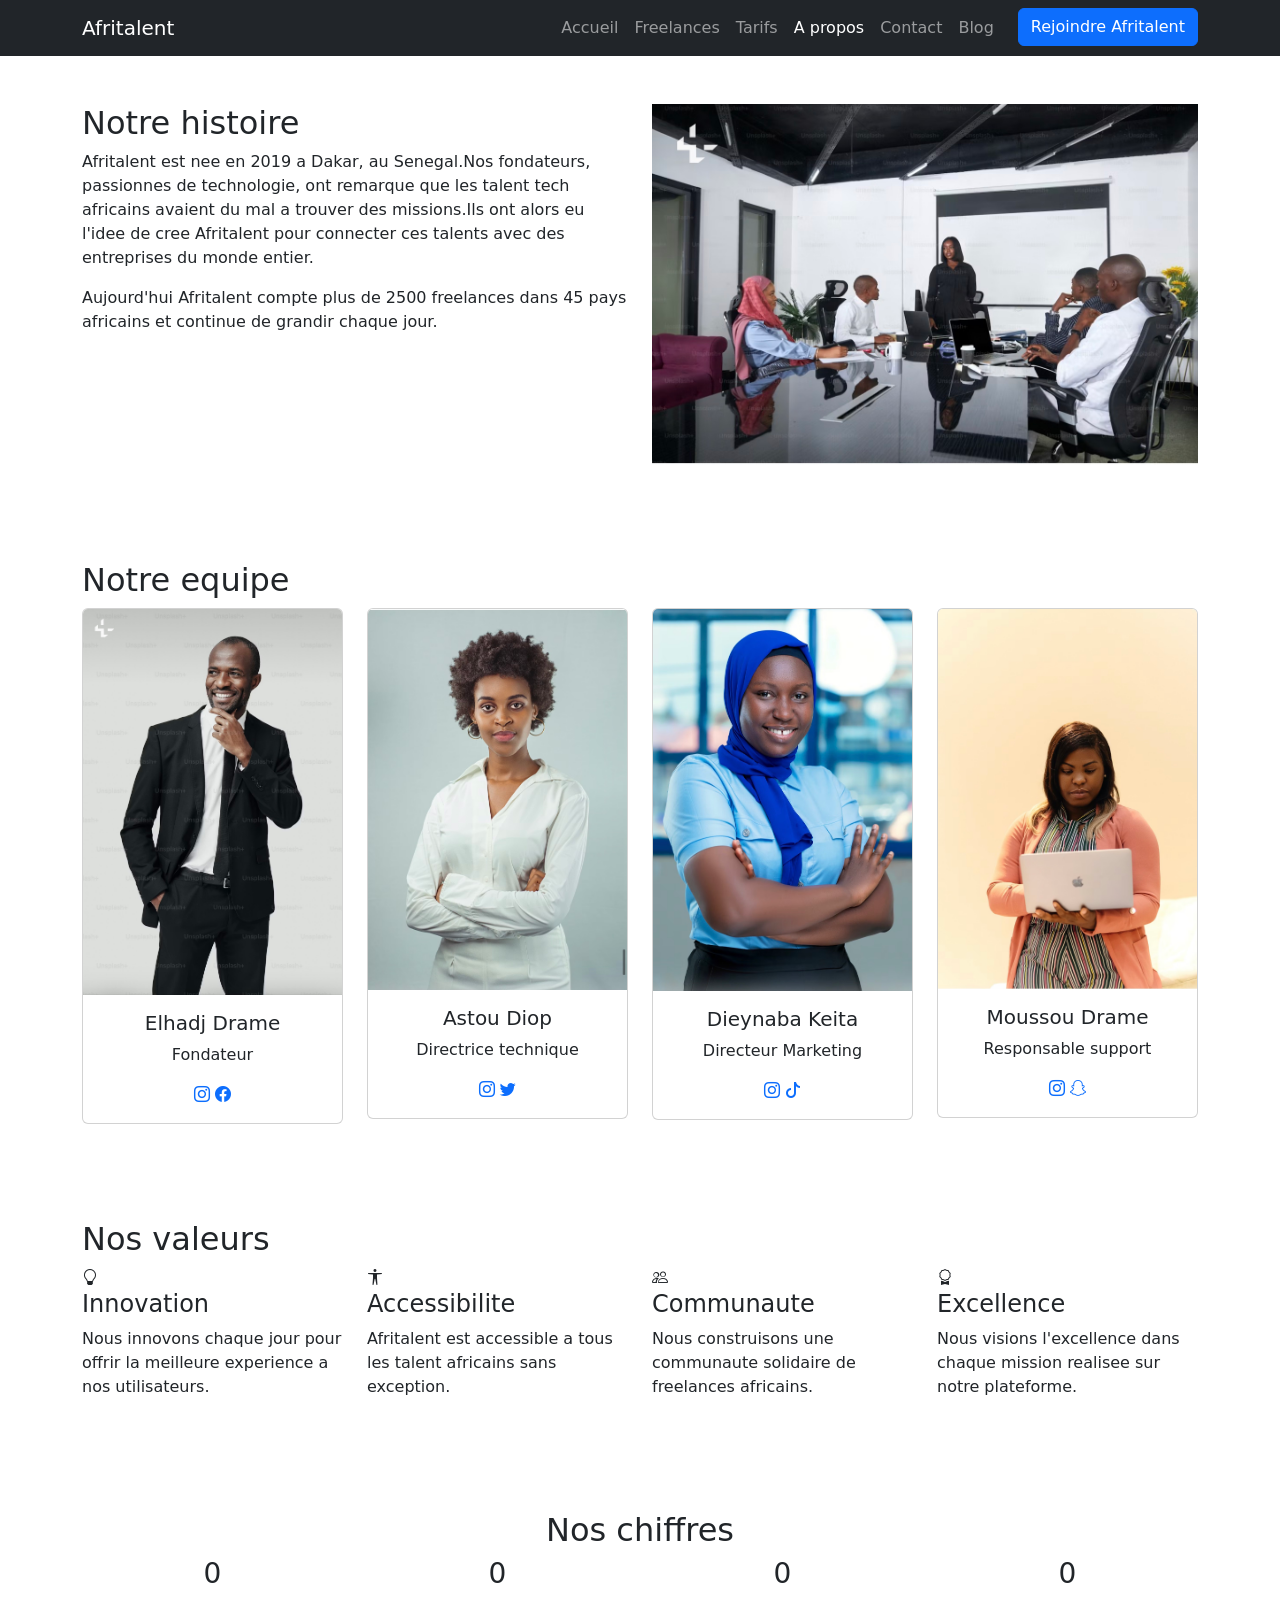
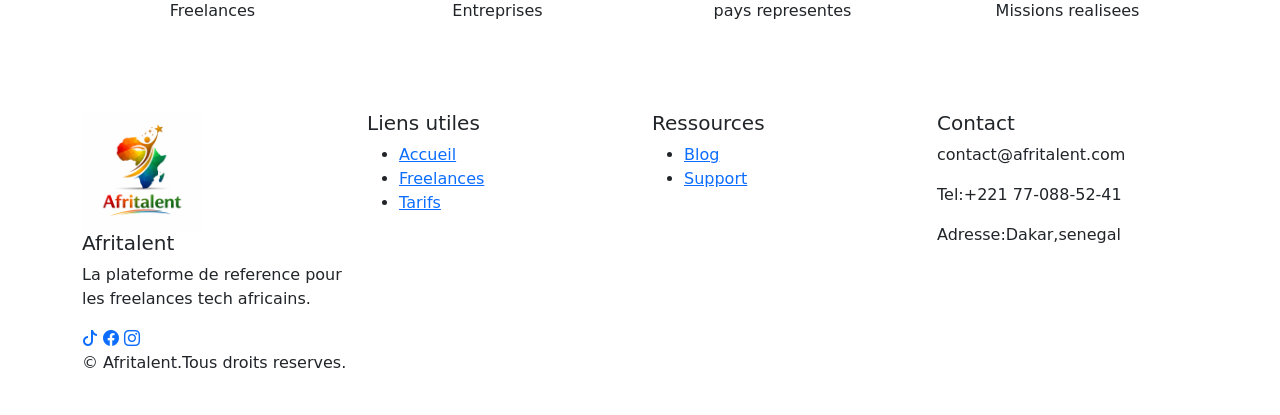
==== about.html @ 5cb045dc "HTML : structure complete des 5 pages avec sections et contenu texte" ====
<!DOCTYPE html>
<html lang="fr">
<head>
    <meta charset="UTF-8">
    <meta name="viewport" content="width=device-width, initial-scale=1.0">
    <title>Afritalent-A propos</title>
    <link rel="stylesheet" href="https://cdn.jsdelivr.net/npm/bootstrap@5.3.0/dist/css/bootstrap.min.css">
    <link rel="stylesheet" href="https://cdn.jsdelivr.net/npm/bootstrap-icons@1.11.3/font/bootstrap-icons.css">
    <link rel="stylesheet" href="css/style.css">
</head>
<body>
    <header>
        <nav class="navbar navbar-expand-lg navbar-dark bg-dark">
            <div class="container">
                <a class="navbar-brand" href="index.html">Afritalent</a>
                <button class="navbar-toggler" type="button"
                    data-bs-toggle="collapse"
                    data-bs-target="#navMenu"
                    aria-label="toggle navigation">
                    <span class="navbar-toggler-icon"></span>
                </button>
                <div class="collapse navbar-collapse" id="navMenu">
                    <ul class="navbar-nav ms-auto">
                        <li class="nav-item"><a class="nav-link " href="index.html">Accueil</a></li>
                        <li class="nav-item"><a class="nav-link" href="freelances.html">Freelances</a></li>
                        <li class="nav-item"><a class="nav-link" href="tarifs.html">Tarifs</a></li>
                        <li class="nav-item"><a class="nav-link active" href="about.html">A propos</a></li>
                        <li class="nav-item"><a class="nav-link" href="contact.html">Contact</a></li>
                        <li class="nav-item"><a class="nav-link" href="#">Blog</a></li>
                        <li class="nav-item"><a class="btn btn-primary ms-3" href="#">Rejoindre Afritalent</a></li>
                    </ul>
                </div>
            </div>
        </nav>
        <main>
            <section id="histoire">
                <div class="container py-5">
                    <div class="row">
                        <div class="col-md-6">
                            <h2>Notre histoire</h2>
                            <p>Afritalent est nee en 2019 a Dakar, au Senegal.Nos fondateurs, passionnes de technologie, ont remarque que les talent tech africains avaient du mal a trouver des missions.Ils ont alors eu l'idee de cree Afritalent pour connecter ces talents avec des entreprises du monde entier.</p>
                            <p>Aujourd'hui Afritalent compte plus de 2500 freelances dans 45 pays africains et continue de grandir chaque jour.</p>
                        </div>
                        <div class="col-md-6">
                            <img src="images/IMG_7586.jpeg" alt="histoire Afritalent" class="img-fluid">
                        </div>
                    </div>
                </div>
            </section>
            <section id="equipe">
                <div class="container py-5">
                    <h2>Notre equipe</h2>
                    <div class="row">
                        <div class="col-md-3">
                            <div class="card">
                                <img src="images/IMG_7590.jpeg" class="card-img-top" alt="Elhadj Drame">
                                <div class="card-body text-center">
                                    <h5>Elhadj Drame</h5>
                                    <p>Fondateur</p>
                                    <a href="#"><i class="bi bi-instagram"></i></a>
                                    <a href="#"><i class="bi bi-facebook"></i></a>
                                </div>
                            </div>
                        </div>
                        <div class="col-md-3">
                            <div class="card">
                                <img src="images/IMG_7584.jpeg" class="card-img-top" alt="Astou Diop">
                                <div class="card-body text-center">
                                    <h5>Astou Diop</h5>
                                    <p>Directrice technique</p>
                                    <a href="#"><i class="bi bi-instagram"></i></a>
                                    <a href="#"><i class="bi bi-twitter"></i></a>

                                </div>
                            </div>
                        </div>
                        <div class="col-md-3">
                            <div class="card">
                                <img src="images/IMG_7701.jpeg" class="card-img-top" alt="Dieynaba Keita">
                                <div class="card-body text-center">
                                    <h5>Dieynaba Keita</h5>
                                    <p>Directeur Marketing</p>
                                    <a href="#"><i class="bi bi-instagram"></i></a>
                                     <a href="#"><i class="bi bi-tiktok"></i></a>
                                    

                                </div>
                            </div>
                        </div>
                       <div class="col-md-3">
                            <div class="card">
                                <img src="images/IMG_7593.jpeg" class="card-img-top" alt="Moussou Drame">
                                <div class="card-body text-center">
                                    <h5>Moussou Drame</h5>
                                    <p>Responsable support</p>
                                    <a href="#"><i class="bi bi-instagram"></i></a>
                                    <a href="#"><i class="bi bi-snapchat"></i></a>

                                </div>
                            </div>
                        </div>
                    </div>
                </div>
            </section>
            <section id="valeurs">
                <div class="container py-5">
                    <h2>Nos valeurs</h2>
                    <div class="row">
                        <div class="col-md-3">
                            <i class="bi bi-lightbulb"></i>
                            <h4>Innovation</h4>
                            <p>Nous innovons chaque jour pour offrir la meilleure experience a nos utilisateurs.</p>
                        </div>
                        <div class="col-md-3">
                            <i class="bi bi-universal-access"></i>
                            <h4>Accessibilite</h4>
                            <p>Afritalent est accessible a tous les talent africains sans exception.</p>
                        </div>
                        <div class="col-md-3">
                            <i class="bi bi-people"></i>
                            <h4>Communaute</h4>
                            <p>Nous construisons une communaute solidaire de freelances africains.</p>
                        </div>
                        <div class="col-md-3">
                            <i class="bi bi-award"></i>
                            <h4>Excellence</h4>
                            <p>Nous visions l'excellence dans chaque mission realisee sur notre plateforme.</p>
                        </div>
                    </div>
                </div>
            </section>
            <section id="chiffres">
                <div class="container py-5 text-center">
                    <h2>Nos chiffres</h2>
                    <div class="row">
                        <div class="col-md-3">
                            <h3 class="counter" data-target="3000">0</h3>
                            <p>Freelances</p>
                        </div>
                        <div class="col-md-3">
                            <h3 class="counter" data-target="500">0</h3>
                            <p>Entreprises</p>
                        </div>
                        <div class="col-md-3">
                            <h3 class="counter" data-target="50">0</h3>
                            <p>pays representes</p>
                        </div>
                        <div class="col-md-3">
                            <h3 class="counter" data-target="15000">0</h3>
                            <p>Missions realisees</p>
                        </div>
                    </div>
                </div>
            </section>
            
        </main>
        <footer>
            <div class="container py-4">
                <div class="row">
                    <div class="col-md-3">
                        <img src="images/DC664157-3EB7-4E74-A8DB-6AE48C035BEC.png" alt="logo Afritalent" width="120">
                        <h5>Afritalent</h5>
                        <p>La plateforme de reference pour les freelances tech africains.</p>
                        <a href="#"><i class="bi bi-tiktok"></i></a>
                        <a href="#"><i class="bi bi-facebook"></i></a>
                        <a href="#"><i class="bi bi-instagram"></i></a>
                    
                    </div>
                    <div class="col-md-3">
                        <h5>Liens utiles</h5>
                        <ul>
                            <li><a href="index.html">Accueil</a></li>
                            <li><a href="freelances.html">Freelances</a></li>
                            <li><a href="tarifs.html">Tarifs</a></li>
                        </ul>
                    </div>
                    <div class="col-md-3">
                        <h5>Ressources</h5>
                        <ul>
                            <li><a href="#">Blog</a></li>
                            <li><a href="#">Support</a></li>
                        </ul>
                    </div>
                    <div class="col-md-3">
                        <h5>Contact</h5>
                        <p>contact@afritalent.com</p>
                        <p>Tel:+221 77-088-52-41</p>
                        <p>Adresse:Dakar,senegal</p>
                        </div>
                </div>
            <p>&copy; <span id="annee"></span>
            Afritalent.Tous droits reserves.</p>
        </div>
                
    </footer>
    <script src="https://cdn.jsdelivr.net/npm/bootstrap@5.3.0/dist/js/bootstrap.bundle.min.js"></script>
    <script src="js/main.js"></script>
</body>
</html>
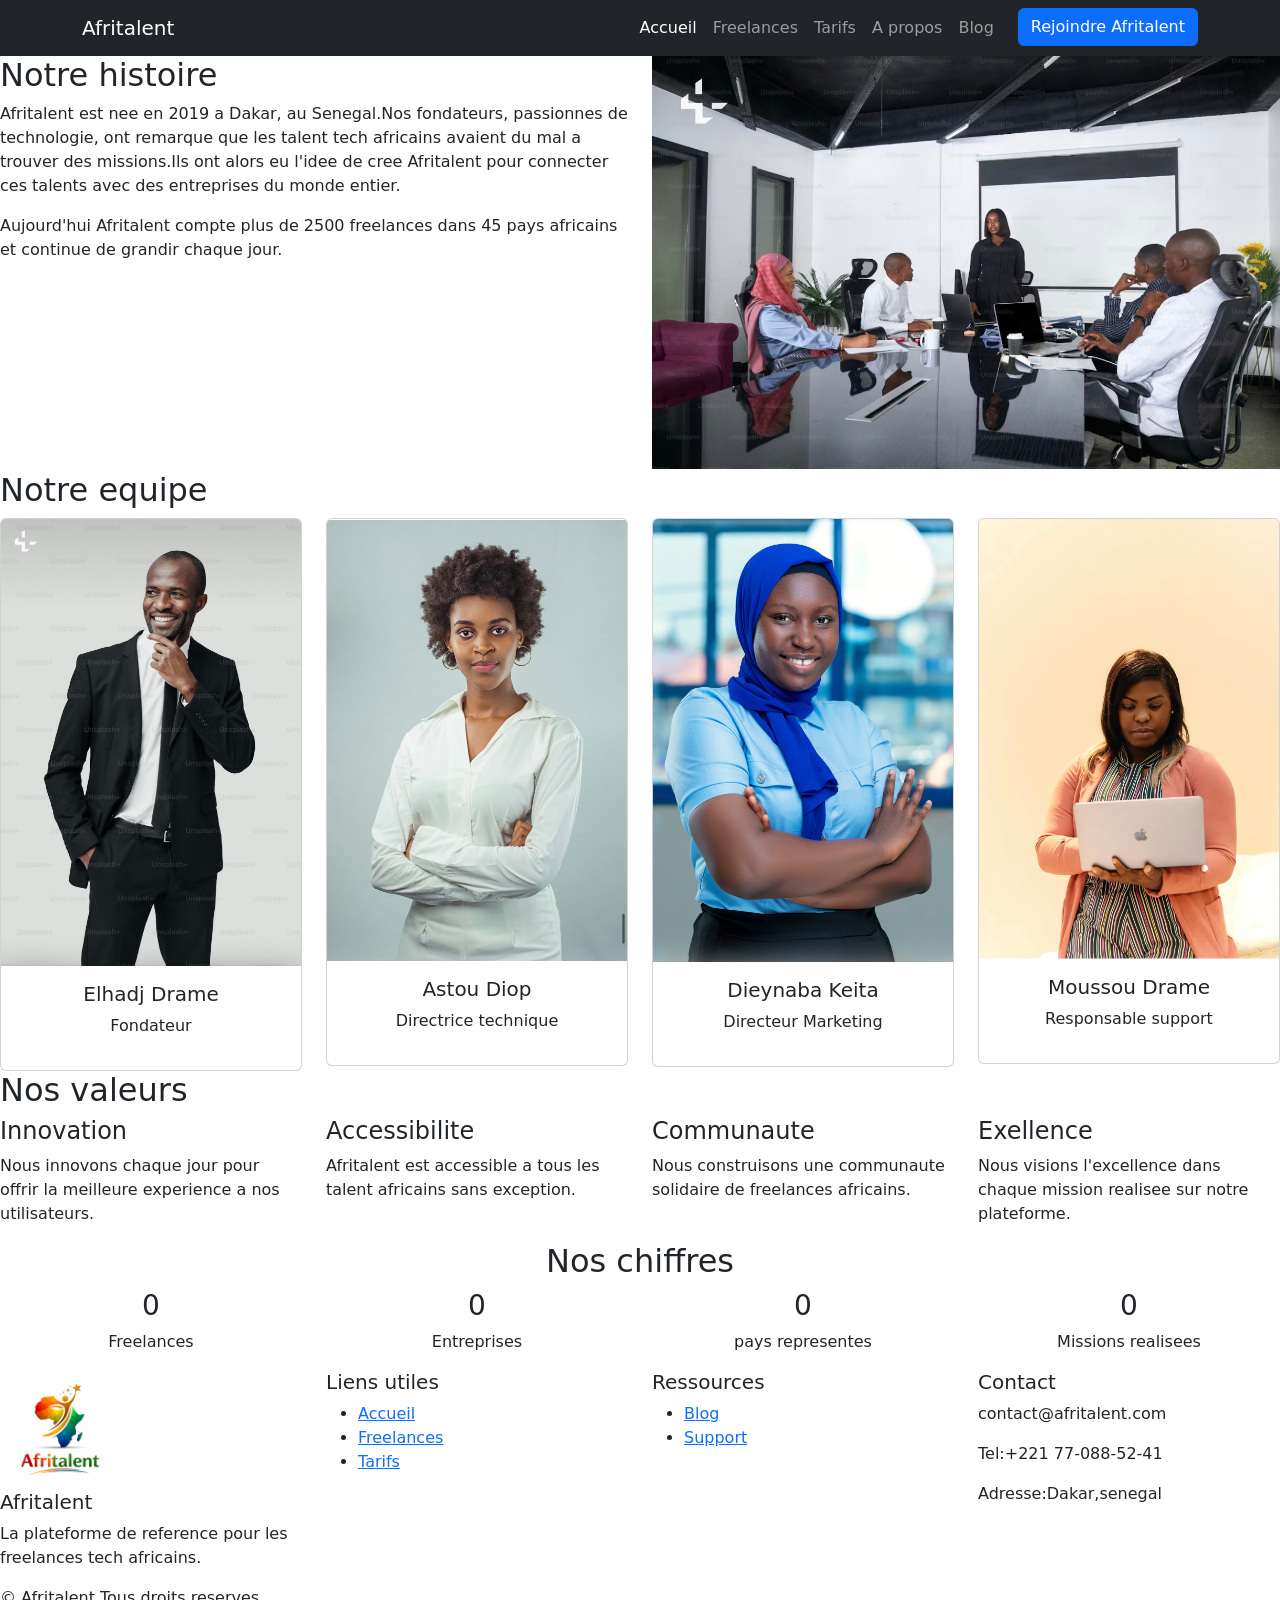
==== commit 9793ee77: "HTML : structure complete des 5 pages avec sections et contenu texte" ====
--- a/about.html
+++ b/about.html
@@ -5,193 +5,180 @@
     <meta name="viewport" content="width=device-width, initial-scale=1.0">
     <title>Afritalent-A propos</title>
     <link rel="stylesheet" href="https://cdn.jsdelivr.net/npm/bootstrap@5.3.0/dist/css/bootstrap.min.css">
-    <link rel="stylesheet" href="https://cdn.jsdelivr.net/npm/bootstrap-icons@1.11.3/font/bootstrap-icons.css">
     <link rel="stylesheet" href="css/style.css">
 </head>
 <body>
-    <header>
-        <nav class="navbar navbar-expand-lg navbar-dark bg-dark">
-            <div class="container">
-                <a class="navbar-brand" href="index.html">Afritalent</a>
-                <button class="navbar-toggler" type="button"
-                    data-bs-toggle="collapse"
-                    data-bs-target="#navMenu"
-                    aria-label="toggle navigation">
-                    <span class="navbar-toggler-icon"></span>
-                </button>
-                <div class="collapse navbar-collapse" id="navMenu">
-                    <ul class="navbar-nav ms-auto">
-                        <li class="nav-item"><a class="nav-link " href="index.html">Accueil</a></li>
-                        <li class="nav-item"><a class="nav-link" href="freelances.html">Freelances</a></li>
-                        <li class="nav-item"><a class="nav-link" href="tarifs.html">Tarifs</a></li>
-                        <li class="nav-item"><a class="nav-link active" href="about.html">A propos</a></li>
-                        <li class="nav-item"><a class="nav-link" href="contact.html">Contact</a></li>
-                        <li class="nav-item"><a class="nav-link" href="#">Blog</a></li>
-                        <li class="nav-item"><a class="btn btn-primary ms-3" href="#">Rejoindre Afritalent</a></li>
-                    </ul>
+      <header>
+    <nav class="navbar navbar-expand-lg navbar-dark bg-dark">
+        <div class="container">
+            <a class="navbar-brand" href="index.html">Afritalent</a>
+            <button class="navbar-toggler" type="button"
+            data-bs-toggle="collapse"
+            data-bs-target="#navMenu"
+            aria-label="toggle navigation">
+            <span class="navbar-toggler-icon"></span>
+        </button>
+        <div class="collapse navbar-collapse" id="navMenu">
+            <ul class="navbar-nav ms-auto">
+                <li class="nav-item"><a class="nav-link active" href="index.html">Accueil</a></li>
+                <li class="nav-item"><a class="nav-link" href="freelances.html">Freelances</a></li>
+                <li class="nav-item"><a class="nav-link" href="tarifs.html">Tarifs</a></li>
+                <li class="nav-item"><a class="nav-link" href="about.html">A propos</a></li>
+                <li class="nav-item"><a class="nav-link" href="#">Blog</a></li>
+                <li class="nav-item"><a class="btn btn-primary ms-3" href="#">Rejoindre Afritalent</a></li>
+            </ul>
+        </div>
+        </div>
+    </nav>
+    <main>
+        <section id="histoire">
+            <div class="container-py-5">
+                <div class="row">
+                    <div class="col-md-6">
+                        <h2>Notre histoire</h2>
+                        <p>Afritalent est nee en 2019 a Dakar, au Senegal.Nos fondateurs, passionnes de technologie, ont remarque que les talent tech africains avaient du mal a trouver des missions.Ils ont alors eu l'idee de cree Afritalent pour connecter ces talents avec des entreprises du monde entier.</p>
+                        <p>Aujourd'hui Afritalent compte plus de 2500 freelances dans 45 pays africains et continue de grandir chaque jour.</p>
+                    </div>
+                    <div class="col-md-6">
+                        <img src="images/IMG_7586.jpeg" alt="histoire Afritalent" class="img-fluid">
+                    </div>
                 </div>
             </div>
-        </nav>
-        <main>
-            <section id="histoire">
-                <div class="container py-5">
-                    <div class="row">
-                        <div class="col-md-6">
-                            <h2>Notre histoire</h2>
-                            <p>Afritalent est nee en 2019 a Dakar, au Senegal.Nos fondateurs, passionnes de technologie, ont remarque que les talent tech africains avaient du mal a trouver des missions.Ils ont alors eu l'idee de cree Afritalent pour connecter ces talents avec des entreprises du monde entier.</p>
-                            <p>Aujourd'hui Afritalent compte plus de 2500 freelances dans 45 pays africains et continue de grandir chaque jour.</p>
-                        </div>
-                        <div class="col-md-6">
-                            <img src="images/IMG_7586.jpeg" alt="histoire Afritalent" class="img-fluid">
+        </section>
+        <section id="equipe">
+            <div class="container-py-5">
+                <h2>Notre equipe</h2>
+                <div class="row">
+                    <div class="col-md-3">
+                        <div class="card">
+                            <img src="images/IMG_7590.jpeg" class="card-img-top" alt="Elhadj Drame">
+                            <div class="card-body text-center">
+                                <h5>Elhadj Drame</h5>
+                                <p>Fondateur</p>
+                            </div>
                         </div>
                     </div>
-                </div>
-            </section>
-            <section id="equipe">
-                <div class="container py-5">
-                    <h2>Notre equipe</h2>
-                    <div class="row">
-                        <div class="col-md-3">
-                            <div class="card">
-                                <img src="images/IMG_7590.jpeg" class="card-img-top" alt="Elhadj Drame">
-                                <div class="card-body text-center">
-                                    <h5>Elhadj Drame</h5>
-                                    <p>Fondateur</p>
-                                    <a href="#"><i class="bi bi-instagram"></i></a>
-                                    <a href="#"><i class="bi bi-facebook"></i></a>
-                                </div>
+                    <div class="col-md-3">
+                        <div class="card">
+                            <img src="images/IMG_7584.jpeg" class="card-img-top" alt="Astou Diop">
+                            <div class="card-body text-center">
+                                <h5>Astou Diop</h5>
+                                <p>Directrice technique</p>
+
                             </div>
                         </div>
-                        <div class="col-md-3">
-                            <div class="card">
-                                <img src="images/IMG_7584.jpeg" class="card-img-top" alt="Astou Diop">
-                                <div class="card-body text-center">
-                                    <h5>Astou Diop</h5>
-                                    <p>Directrice technique</p>
-                                    <a href="#"><i class="bi bi-instagram"></i></a>
-                                    <a href="#"><i class="bi bi-twitter"></i></a>
+                    </div>
+                     <div class="col-md-3">
+                        <div class="card">
+                            <img src="images/IMG_7701.jpeg" class="card-img-top" alt="Dieynaba Keita">
+                            <div class="card-body text-center">
+                                <h5>Dieynaba Keita</h5>
+                                <p>Directeur Marketing</p>
 
-                                </div>
                             </div>
                         </div>
-                        <div class="col-md-3">
-                            <div class="card">
-                                <img src="images/IMG_7701.jpeg" class="card-img-top" alt="Dieynaba Keita">
-                                <div class="card-body text-center">
-                                    <h5>Dieynaba Keita</h5>
-                                    <p>Directeur Marketing</p>
-                                    <a href="#"><i class="bi bi-instagram"></i></a>
-                                     <a href="#"><i class="bi bi-tiktok"></i></a>
-                                    
+                    </div>
+                       <div class="col-md-3">
+                        <div class="card">
+                            <img src="images/IMG_7593.jpeg" class="card-img-top" alt="Moussou Drame">
+                            <div class="card-body text-center">
+                                <h5>Moussou Drame</h5>
+                                <p>Responsable support</p>
 
-                                </div>
-                            </div>
-                        </div>
-                       <div class="col-md-3">
-                            <div class="card">
-                                <img src="images/IMG_7593.jpeg" class="card-img-top" alt="Moussou Drame">
-                                <div class="card-body text-center">
-                                    <h5>Moussou Drame</h5>
-                                    <p>Responsable support</p>
-                                    <a href="#"><i class="bi bi-instagram"></i></a>
-                                    <a href="#"><i class="bi bi-snapchat"></i></a>
-
-                                </div>
                             </div>
                         </div>
                     </div>
                 </div>
-            </section>
-            <section id="valeurs">
-                <div class="container py-5">
-                    <h2>Nos valeurs</h2>
-                    <div class="row">
-                        <div class="col-md-3">
-                            <i class="bi bi-lightbulb"></i>
-                            <h4>Innovation</h4>
-                            <p>Nous innovons chaque jour pour offrir la meilleure experience a nos utilisateurs.</p>
-                        </div>
-                        <div class="col-md-3">
-                            <i class="bi bi-universal-access"></i>
-                            <h4>Accessibilite</h4>
-                            <p>Afritalent est accessible a tous les talent africains sans exception.</p>
-                        </div>
-                        <div class="col-md-3">
-                            <i class="bi bi-people"></i>
-                            <h4>Communaute</h4>
-                            <p>Nous construisons une communaute solidaire de freelances africains.</p>
-                        </div>
-                        <div class="col-md-3">
-                            <i class="bi bi-award"></i>
-                            <h4>Excellence</h4>
-                            <p>Nous visions l'excellence dans chaque mission realisee sur notre plateforme.</p>
-                        </div>
+            </div>
+        </section>
+        <section id="valeurs">
+            <div class="container-py-5">
+                <h2>Nos valeurs</h2>
+                <div class="row">
+                    <div class="col-md-3">
+                        <h4>Innovation</h4>
+                        <p>Nous innovons chaque jour pour offrir la meilleure experience a nos utilisateurs.</p>
+                    </div>
+                    <div class="col-md-3">
+                        <h4>Accessibilite</h4>
+                        <p>Afritalent est accessible a tous les talent africains sans exception.</p>
+                    </div>
+                    <div class="col-md-3">
+                        <h4>Communaute</h4>
+                        <p>Nous construisons une communaute solidaire de freelances africains.</p>
+                    </div>
+                    <div class="col-md-3">
+                        <h4>Exellence</h4>
+                        <p>Nous visions l'excellence dans chaque mission realisee sur notre plateforme.</p>
                     </div>
                 </div>
-            </section>
-            <section id="chiffres">
-                <div class="container py-5 text-center">
-                    <h2>Nos chiffres</h2>
-                    <div class="row">
-                        <div class="col-md-3">
-                            <h3 class="counter" data-target="3000">0</h3>
-                            <p>Freelances</p>
-                        </div>
-                        <div class="col-md-3">
-                            <h3 class="counter" data-target="500">0</h3>
-                            <p>Entreprises</p>
-                        </div>
-                        <div class="col-md-3">
-                            <h3 class="counter" data-target="50">0</h3>
-                            <p>pays representes</p>
-                        </div>
-                        <div class="col-md-3">
-                            <h3 class="counter" data-target="15000">0</h3>
-                            <p>Missions realisees</p>
-                        </div>
+            </div>
+        </section>
+        <section id="chiffres">
+            <div class="container-py-5 text-center">
+                <h2>Nos chiffres</h2>
+                <div class="row">
+                    <div class="col-md-3">
+                        <h3 class="counter" data-target="3000">0</h3>
+                        <p>Freelances</p>
+                    </div>
+                     <div class="col-md-3">
+                        <h3 class="counter" data-target="500">0</h3>
+                        <p>Entreprises</p>
+                    </div>
+                     <div class="col-md-3">
+                        <h3 class="counter" data-target="50">0</h3>
+                        <p>pays representes</p>
+                    </div>
+                     <div class="col-md-3">
+                        <h3 class="counter" data-target="15000">0</h3>
+                        <p>Missions realisees</p>
                     </div>
                 </div>
-            </section>
-            
-        </main>
-        <footer>
-            <div class="container py-4">
-                <div class="row">
-                    <div class="col-md-3">
-                        <img src="images/DC664157-3EB7-4E74-A8DB-6AE48C035BEC.png" alt="logo Afritalent" width="120">
-                        <h5>Afritalent</h5>
-                        <p>La plateforme de reference pour les freelances tech africains.</p>
-                        <a href="#"><i class="bi bi-tiktok"></i></a>
-                        <a href="#"><i class="bi bi-facebook"></i></a>
-                        <a href="#"><i class="bi bi-instagram"></i></a>
+            </div>
+        </section>
+    </main>
+    <footer>
+        <div class="container-py-4">
+            <div class="row">
+                <div class="col-md-3">
+                    <img src="images/DC664157-3EB7-4E74-A8DB-6AE48C035BEC.png" alt="logo Afritalent" width="120">
+                    <h5>Afritalent</h5>
+                    <p>La plateforme de reference pour les freelances tech africains.</p>
+                     <a href="#"><i class="bi bi-tiktok"></i></a>
+                     <a href="#"><i class="bi bi-facebook"></i></a>
+                      <a href="#"><i class="bi bi-instagram"></i></a>
                     
                     </div>
-                    <div class="col-md-3">
-                        <h5>Liens utiles</h5>
-                        <ul>
-                            <li><a href="index.html">Accueil</a></li>
-                            <li><a href="freelances.html">Freelances</a></li>
-                            <li><a href="tarifs.html">Tarifs</a></li>
-                        </ul>
-                    </div>
-                    <div class="col-md-3">
-                        <h5>Ressources</h5>
-                        <ul>
-                            <li><a href="#">Blog</a></li>
-                            <li><a href="#">Support</a></li>
-                        </ul>
-                    </div>
-                    <div class="col-md-3">
-                        <h5>Contact</h5>
-                        <p>contact@afritalent.com</p>
-                        <p>Tel:+221 77-088-52-41</p>
-                        <p>Adresse:Dakar,senegal</p>
-                        </div>
+                <div class="col-md-3">
+                    <h5>Liens utiles</h5>
+                    <ul>
+                        <li><a href="index.html">Accueil</a></li>
+                        <li><a href="freelances.html">Freelances</a></li>
+                        <li><a href="tarifs.html">Tarifs</a></li>
+                    </ul>
                 </div>
+                <div class="col-md-3">
+                    <h5>Ressources</h5>
+                    <ul>
+                        <li><a href="#">Blog</a></li>
+                        <li><a href="#">Support</a></li>
+                    </ul>
+                </div>
+                <div class="col-md-3">
+                    <h5>Contact</h5>
+                    <p>contact@afritalent.com</p>
+                    <p>Tel:+221 77-088-52-41</p>
+                    <p>Adresse:Dakar,senegal</p>
+                </div>
+            </div>
             <p>&copy; <span id="annee"></span>
-            Afritalent.Tous droits reserves.</p>
+            Afritalent.Tous droits reserves.
+        </p>
         </div>
-                
+                </div>
+            </div>
+        </div>
     </footer>
     <script src="https://cdn.jsdelivr.net/npm/bootstrap@5.3.0/dist/js/bootstrap.bundle.min.js"></script>
     <script src="js/main.js"></script>
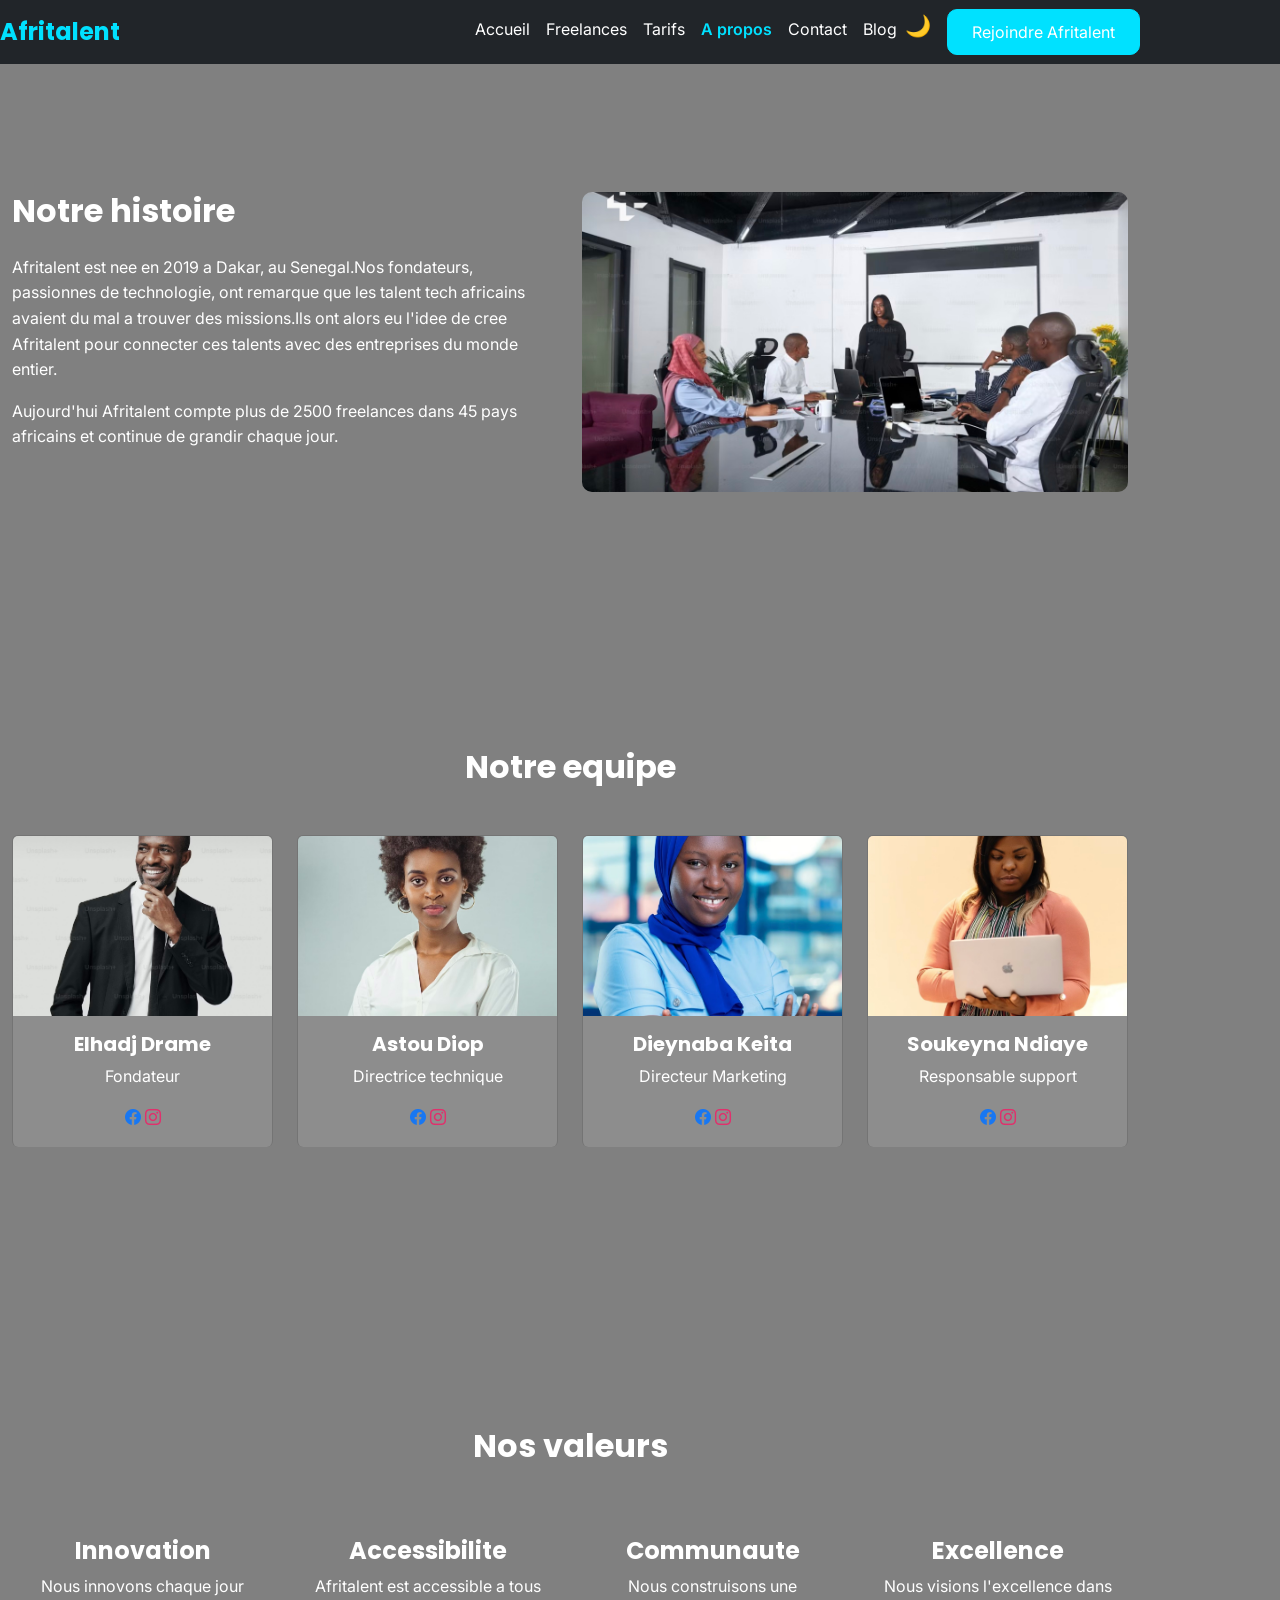
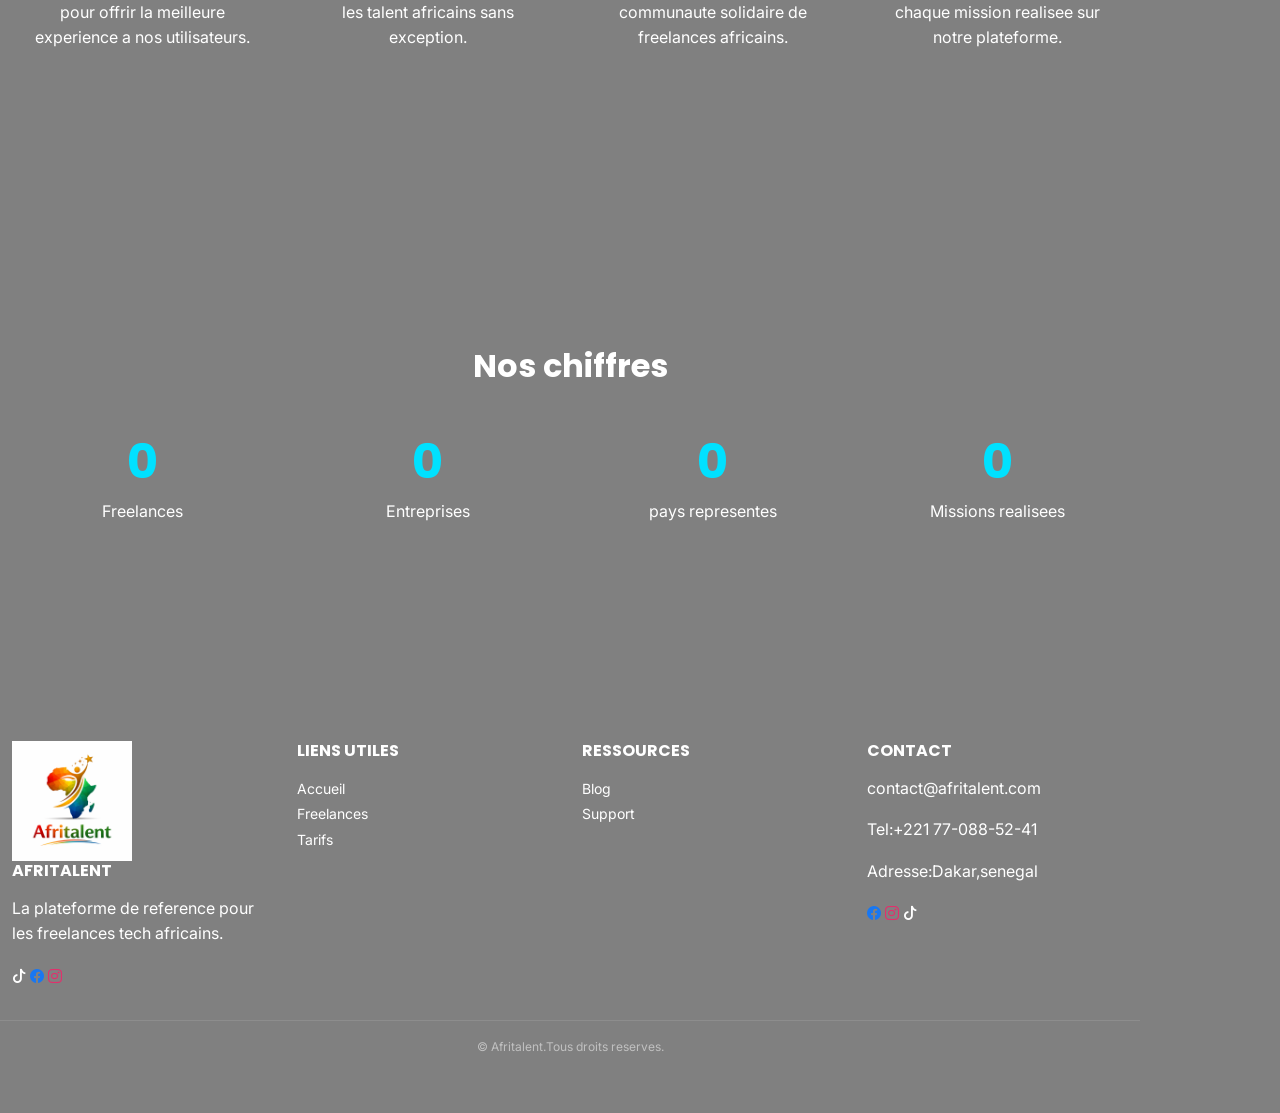
==== commit 12144177: "CSS :variables, typographie, layout general et styles de base" ====
--- a/about.html
+++ b/about.html
@@ -4,7 +4,9 @@
     <meta charset="UTF-8">
     <meta name="viewport" content="width=device-width, initial-scale=1.0">
     <title>Afritalent-A propos</title>
+    <link rel="stylesheet" href="https://fonts.googleapis.com/css2?family=poppins:wght@400;600;700&family=Inter:wght@400;500;600&display=swap">
     <link rel="stylesheet" href="https://cdn.jsdelivr.net/npm/bootstrap@5.3.0/dist/css/bootstrap.min.css">
+    <link rel="stylesheet" href="https://cdn.jsdelivr.net/npm/bootstrap-icons@1.11.0/font/bootstrap-icons.css">
     <link rel="stylesheet" href="css/style.css">
 </head>
 <body>
@@ -20,11 +22,13 @@
         </button>
         <div class="collapse navbar-collapse" id="navMenu">
             <ul class="navbar-nav ms-auto">
-                <li class="nav-item"><a class="nav-link active" href="index.html">Accueil</a></li>
+                <li class="nav-item"><a class="nav-link" href="index.html">Accueil</a></li>
                 <li class="nav-item"><a class="nav-link" href="freelances.html">Freelances</a></li>
                 <li class="nav-item"><a class="nav-link" href="tarifs.html">Tarifs</a></li>
-                <li class="nav-item"><a class="nav-link" href="about.html">A propos</a></li>
+                <li class="nav-item"><a class="nav-link active" href="about.html">A propos</a></li>
+                <li class="nav-item"><a class="nav-link" href="contact.html">Contact</a></li>
                 <li class="nav-item"><a class="nav-link" href="#">Blog</a></li>
+                <li class="nav-item"><button id="darkModeToggle">🌙</button></li>
                 <li class="nav-item"><a class="btn btn-primary ms-3" href="#">Rejoindre Afritalent</a></li>
             </ul>
         </div>
@@ -32,7 +36,7 @@
     </nav>
     <main>
         <section id="histoire">
-            <div class="container-py-5">
+            <div class="container py-5">
                 <div class="row">
                     <div class="col-md-6">
                         <h2>Notre histoire</h2>
@@ -46,44 +50,52 @@
             </div>
         </section>
         <section id="equipe">
-            <div class="container-py-5">
+            <div class="container py-5">
                 <h2>Notre equipe</h2>
                 <div class="row">
                     <div class="col-md-3">
                         <div class="card">
-                            <img src="images/IMG_7590.jpeg" class="card-img-top" alt="Elhadj Drame">
+                            <img src="images/IMG_7590.jpg" class="card-img-top" alt="Elhadj Drame">
                             <div class="card-body text-center">
                                 <h5>Elhadj Drame</h5>
                                 <p>Fondateur</p>
+                                <a href="#"><i class="bi bi-facebook"></i></a>
+                                <a href="#"><i class="bi bi-instagram"></i></a>
                             </div>
                         </div>
                     </div>
                     <div class="col-md-3">
                         <div class="card">
-                            <img src="images/IMG_7584.jpeg" class="card-img-top" alt="Astou Diop">
+                            <img src="images/IMG_7584.jpg" class="card-img-top" alt="Astou Diop">
                             <div class="card-body text-center">
                                 <h5>Astou Diop</h5>
                                 <p>Directrice technique</p>
+                                <a href="#"><i class="bi bi-facebook"></i></a>
+                                <a href="#"><i class="bi bi-instagram"></i></a>
 
                             </div>
                         </div>
                     </div>
                      <div class="col-md-3">
                         <div class="card">
-                            <img src="images/IMG_7701.jpeg" class="card-img-top" alt="Dieynaba Keita">
+                            <img src="images/IMG_7701.jpg" class="card-img-top" alt="Dieynaba Keita">
                             <div class="card-body text-center">
                                 <h5>Dieynaba Keita</h5>
                                 <p>Directeur Marketing</p>
+                                <a href="#"><i class="bi bi-facebook"></i></a>
+                                <a href="#"><i class="bi bi-instagram"></i></a>
 
                             </div>
                         </div>
                     </div>
                        <div class="col-md-3">
                         <div class="card">
-                            <img src="images/IMG_7593.jpeg" class="card-img-top" alt="Moussou Drame">
+                            <img src="images/IMG_7593.jpg" class="card-img-top" alt="Soukeyna Ndiaye">
                             <div class="card-body text-center">
-                                <h5>Moussou Drame</h5>
+                                <h5>Soukeyna Ndiaye</h5>
                                 <p>Responsable support</p>
+                                <a href="#"><i class="bi bi-facebook"></i></a>
+                                <a href="#"><i class="bi bi-instagram"></i></a>
 
                             </div>
                         </div>
@@ -92,7 +104,7 @@
             </div>
         </section>
         <section id="valeurs">
-            <div class="container-py-5">
+            <div class="container py-5">
                 <h2>Nos valeurs</h2>
                 <div class="row">
                     <div class="col-md-3">
@@ -108,14 +120,14 @@
                         <p>Nous construisons une communaute solidaire de freelances africains.</p>
                     </div>
                     <div class="col-md-3">
-                        <h4>Exellence</h4>
+                        <h4>Excellence</h4>
                         <p>Nous visions l'excellence dans chaque mission realisee sur notre plateforme.</p>
                     </div>
                 </div>
             </div>
         </section>
         <section id="chiffres">
-            <div class="container-py-5 text-center">
+            <div class="container py-5 text-center">
                 <h2>Nos chiffres</h2>
                 <div class="row">
                     <div class="col-md-3">
@@ -139,7 +151,7 @@
         </section>
     </main>
     <footer>
-        <div class="container-py-4">
+        <div class="container py-4">
             <div class="row">
                 <div class="col-md-3">
                     <img src="images/DC664157-3EB7-4E74-A8DB-6AE48C035BEC.png" alt="logo Afritalent" width="120">
@@ -170,11 +182,12 @@
                     <p>contact@afritalent.com</p>
                     <p>Tel:+221 77-088-52-41</p>
                     <p>Adresse:Dakar,senegal</p>
+                    <a href="#"><i class="bi bi-facebook"></i></a>
+                    <a href="#"><i class="bi bi-instagram"></i></a>
+                    <a href="#"><i class="bi bi-tiktok"></i></a>
                 </div>
             </div>
-            <p>&copy; <span id="annee"></span>
-            Afritalent.Tous droits reserves.
-        </p>
+            <p>&copy; <span id="annee"></span>Afritalent.Tous droits reserves.</p>
         </div>
                 </div>
             </div>
--- a/css/style.css
+++ b/css/style.css
@@ -0,0 +1,495 @@
+:root{
+    --couleur-primaire:rgb(0, 225, 255);
+    --couleur-secondaire:grey;
+    --couleur-fond:grey;
+    --couleur-texte:#333333;
+    --couleur-blanc:#ffffff;
+    --police-titre:'poppins',sans-serif;
+    --police-corps:'Inter',sans-serif;
+    --espacement:16px;
+    --rayon-bordure:10px;
+    
+}
+*{
+    margin: 0;
+    padding: 0;
+    box-sizing: border-box;
+}
+body{
+    font-family: var(--police-corps);
+    color: var(--couleur-texte);
+    background-color:var(--couleur-fond) !important;
+    line-height: 1.6;
+    overflow-x: hidden !important;
+}
+.container,
+.container-fluid,
+.row{
+    margin-right: 0 !important;
+    padding-right: 0 !important;
+    margin-left: 0 !important;
+    padding-left: 0 !important;
+}
+h1, h2, h3, h4, h5{
+    font-family: var(--police-titre);
+    font-weight: 700;
+    color: var(--couleur-blanc);
+}
+p{
+    color: var(--couleur-blanc);
+}
+a{
+    text-decoration: none;
+}
+img{
+    max-width: 100%;
+    height: auto;
+}
+#navbar{
+    background-color: var(--couleur-fond) !important;
+    padding: 16px 0;
+    position: sticky;
+    top: 0;
+    z-index: 1000;
+    transition: all 0.3s ease;
+}
+.navbar-brand{
+    font-family: var(--police-titre);
+    font-size: 24px;
+    color: var(--couleur-primaire) !important;
+    font-weight: 700;
+}
+.nav-link{
+    color: var(--couleur-blanc) !important;
+    font-family: var(--police-corps);
+    transition: color 0.3s ease;
+}
+.nav-link:hover{
+    color: var(--couleur-primaire) !important;
+}
+.nav-link.active{
+    color: var(--couleur-primaire) !important;
+    font-weight: 600;
+}
+#darkModeToggle{
+    background: none;
+    border: none;
+    font-size: 21px;
+    cursor: pointer;
+    color: var(--couleur-blanc);
+}
+.btn-primary,
+.btn-outline-primary{
+    background-color: var(--couleur-primaire) !important;
+    border-color: var(--couleur-primaire) !important;
+    color: var(--couleur-blanc) !important;
+    border-radius: var(--rayon-bordure);
+    padding: 10px 24px;
+    font-family: var(--police-corps);
+    
+}
+.btn-primary:hover,
+.btn-outline-primary:hover{
+    background-color:black!important;
+    border-color:black !important ;
+}
+#hero{
+    background-color: var(--couleur-fond);
+    padding: 80px 0;
+    text-align: center;
+    min-height: 70vh;
+}
+#hero h1{
+    font-size: 48px;
+    margin-bottom: 16px;
+    color: var(--couleur-blanc);
+}
+#hero p{
+    font-size: 18px;
+    margin-bottom: 32px;
+    color: var(--couleur-blanc);
+}
+#hero .hero-btns
+{
+    margin-bottom: 48px;
+}#hero .btn{
+    margin-right: 25px;
+    margin-bottom: 25px;
+    
+}
+.counter{
+    color: var(--couleur-primaire);
+    font-size: 48px;
+    font-weight: 700;
+    font-family: var(--police-titre);
+}
+#comment-ca-marche{
+    padding: 80px 0;
+    background-color: var(--couleur-fond);
+}
+#comment-ca-marche h2{
+    text-align: center;
+    margin-bottom: 48px;
+    font-size: 36px;
+    color: var(--couleur-blanc);
+}
+#comment-ca-marche h3,
+#comment-ca-marche h4{
+    color: var(--couleur-blanc);
+    font-size: 20px;
+    margin-bottom: 8px;
+}
+#comment-ca-marche p{
+    color: var(--couleur-blanc);
+    font-size: 14px;
+}
+#categories{
+    padding: 80px 0;
+    background-color: var(--couleur-fond);  
+}
+#categories h2{
+    text-align: center;
+    margin-bottom: 48px;
+    font-size: 36px;
+    color: var(--couleur-blanc);
+}
+#categories h3{
+    color: var(--couleur-blanc);
+    font-size: 18px;
+    margin-bottom: 8px;
+}
+#categories p{
+    color: var(--couleur-blanc);
+    font-size: 14px;
+}
+#categories .col-md-4{
+    text-align: center;
+    padding: 24px;
+    border-radius: var(--rayon-bordure);
+    transition: all 0.3s ease;
+    margin-bottom: 16px;
+}
+#categories .col-md-4:hover{
+    background-color: var(--couleur-primaire);
+}
+#temoignages{
+    padding: 80px 0;
+    background-color: var(--couleur-fond);
+    text-align: center;
+}
+#temoignages h2{
+    margin-bottom: 48px;
+    font-size: 36px;
+    color: var(--couleur-blanc);
+}
+#temoignages p{
+    color: var(--couleur-blanc);
+}
+#temoignages img{
+    width: 80px;
+    height: 80px;
+    border-radius:50% ;
+    object-fit: cover;
+    margin-bottom: 16px;
+}
+#cta{
+    padding: 80px 0;
+    background-color: var(--couleur-primaire);
+    text-align: center;
+}
+#cta h2{
+    font-size: 36px;
+    margin-bottom: 16px;
+    color: var(--couleur-blanc);
+}
+#cta p{
+    font-size: 18px;
+    margin-bottom: 32px;
+    color: var(--couleur-blanc);
+}
+#cta .btn-primary{
+    background-color: var(--couleur-fond) !important;
+    border-color:var(--couleur-fond) !important;
+    color: var(--couleur-blanc) !important;
+    gap: 500px;
+}
+#cta .btn-primary:hover{
+    background-color:black;
+    border-color:black;
+}
+#grille-freelances{
+    padding: 80px 0;
+    background-color: var(--couleur-fond);
+}
+#grille-freelances h2{
+    text-align: center;
+    margin-bottom: 48px;
+    color: var(--couleur-blanc);
+}
+.card{
+    background-color: var(--couleur-fond);
+    color: var(--couleur-blanc);
+}
+
+
+
+.card-freelance .card{
+     border-radius: var(--rayon-bordure);
+    overflow: hidden;
+    transition: all 0.3s ease;
+    margin-bottom: 24px;
+    background-color:rgba(255, 255, 255, 0.1);
+    
+}
+.card-freelance .card:hover{
+    transform: translateY(-5px);
+    box-shadow: 0 8px 24px rgba(0, 0, 0, 0.3);
+}
+
+ .card-img-top{
+ 
+    height: 180px !important;
+    object-fit: cover !important;
+    object-position: center center ;
+}
+
+#photopascale{
+    object-position: center 5%!important;
+}
+#photoaissatou{
+    object-position: center 20% !important;
+}
+#photoomar{
+    object-position: center 10% !important;
+}
+#photofatou{
+    object-position: center 5% !important;
+}
+.carte-freelance .card{
+    height: 100% !important;
+    background-color: var(--couleur-fond) !important;
+    border: 1px solid rgba(255, 255, 255, 0.2) !important;
+}
+.carte-freelance .card-boby{
+    background-color: var(--couleur-fond) !important;
+}
+.carte-freelance .card-title,
+.carte-freelance h6,
+.carte-freelance .card-text,
+.carte-freelance p{
+    color: var(--couleur-blanc) !important;
+}
+
+
+#plans{
+    padding: 80px 0;
+    background-color: var(--couleur-fond);
+}
+#plans h2{
+    text-align: center;
+    margin-bottom: 48px;
+    color: var(--couleur-blanc);
+}
+#plans .card{
+    border-radius: var(--rayon-bordure);
+    margin-bottom: 24px;
+    transition: all 0.3s ease;
+    background-color: rgba(2555, 255, 255, 0.1);
+    color: var(--couleur-blanc);
+}
+#plans .card:hover{
+    transform: translateY(-5px);
+    box-shadow: 0 8px 24px rgba(0, 0, 0, 0.3);
+}
+#plans h3,
+#plans h2{
+    color: var(--couleur-blanc);
+}
+#plans li{
+    color: var(--couleur-blanc);
+}
+#FAQ{
+    padding: 80px 0;
+    background-color: var(--couleur-fond);
+}
+#FAQ h2{
+    text-align: center;
+    margin-bottom: 48px;
+    color: var(--couleur-blanc);
+}
+.accordion-item{
+    background-color: rgba(2555, 255, 255, 0.1);
+    border: 1px solid rgba(2555, 255, 255, 0.1);
+    margin-bottom: 8px;
+    border-radius: var(--rayon-bordure) !important;
+}
+.accordion-button{
+    background-color:transparent ;
+    color: var(--couleur-blanc);
+    font-weight: 600;
+}
+.accordion-body{
+    color: var(--couleur-blanc);
+}
+#histoire{
+    padding: 80px 0;
+    background-color: var(--couleur-fond);
+}
+#histoire h2{
+    color: var(--couleur-blanc);
+    margin-bottom: 24px;
+}
+#histoire p{
+    color: var(--couleur-blanc);
+    font-size: 16px;
+}
+#histoire img{
+    border-radius: var(--rayon-bordure);
+    width: 100%;
+    height: 300px;
+    object-fit: cover;
+}
+#equipe{
+    padding: 80px 0;
+    background-color: var(--couleur-fond);
+}
+#equipe h2{
+    text-align: center;
+    margin-bottom: 48px;
+    color: var(--couleur-blanc);
+}
+#equipe .card{
+    border-bottom: var(--rayon-bordure);
+    transition: all 0.3 ease;
+    margin-bottom: 24px;
+    background-color: rgba(2555, 255, 255, 0.1);
+}
+#equipe .card:hover{
+    transform: translateY(-5px);
+    box-shadow:0 8px 24px rgba(0, 0, 0, 0.3);
+}
+#equipe .card-img-top{
+    width: 100%;
+    height: 200px;
+    object-fit: cover;
+}
+#equipe h5{
+    color: var(--couleur-blanc);
+    text-align: center;
+}
+#equipe p{
+    color: var(--couleur-blanc);
+    text-align: center;
+}
+#valeurs{
+    padding: 80px 0;
+    background-color: var(--couleur-fond);
+}
+#valeurs h2{
+    text-align: center;
+    margin-bottom: 48px;
+    color: var(--couleur-blanc);
+}
+#valeurs h4{
+    color: var(--couleur-blanc);
+    margin-bottom: 8px;
+}
+#valeurs p{
+    color: var(--couleur-blanc);
+}
+#valeurs .col-md-3{
+    text-align: center;
+    padding: 24px;
+}
+#chiffres{
+    padding: 80px 0;
+    background-color: var(--couleur-fond);
+    text-align: center;
+}
+#chiffres h2{
+    margin-bottom: 48px;
+    color: var(--couleur-blanc);
+}
+#chiffres .counter{
+    color: var(--couleur-primaire);
+    font-size: 48px;
+    font-weight: 700;
+}
+#chiffres p{
+    color: var(--couleur-blanc);
+}
+#contact{
+    padding: 80px, 0;
+    background-color: var(--couleur-fond);
+}
+#contact h2{
+    color: var(--couleur-blanc);
+    margin-bottom: 24px;
+}
+#contact p{
+    color:var(--couleur-blanc);
+}
+#contact label{
+    color: var(--couleur-blanc);
+    font-weight: 600;
+    margin-bottom: 8px;
+}
+#contact .form-control{
+    border-radius: var(--rayon-bordure);
+    border: 1px solid rgba(2555, 255, 255, 0.3);
+    padding: 10px;
+    margin-bottom: 8px;
+    background-color: rgba(2555, 255, 255, 0.1);
+    color: var(--couleur-blanc);
+}
+#contact .form-control:focus{
+    border-color: var(--couleur-primaire);
+    box-shadow: 0 0 0 3px rgba(2555,140, 0, 0.2);
+}
+.erreur{
+    color: red;
+    font-family: 12pxj
+}
+#contact iframe{
+    border-radius: var(--rayon-bordure);
+    width: 100%;
+    height: 300px;
+}
+footer{
+    background-color: var(--couleur-fond);
+    padding: 48px 0 16px;
+}
+footer h5{
+    color: var(--couleur-blanc);
+    margin-bottom: 16px;
+    font-size: 16px;
+    text-transform: uppercase;
+}
+footer ul{
+    list-style: none;
+    padding: 0;
+}
+footer a{
+    color: var(--couleur-blanc) !important;
+    font-size: 14px;
+    transition: color o.3s ease;
+}
+footer a:hover{
+    color: var(--couleur-primaire) !important;
+}
+.bi-facebook{color:
+    #1877f2;}
+.bi-instagram{color: 
+    #e1306c;}
+ .bi-tiktok{color:
+    var(--couleur-blanc);}
+footer p:last-child{
+    text-align: center;
+    font-size: 12px;
+    color: rgba(2555, 255, 255, 0.5);
+    border-top: 1px solid rgba(2555, 255, 255, 0.1);
+    padding-top: 16px;
+    margin-top: 32px;
+}
+
+
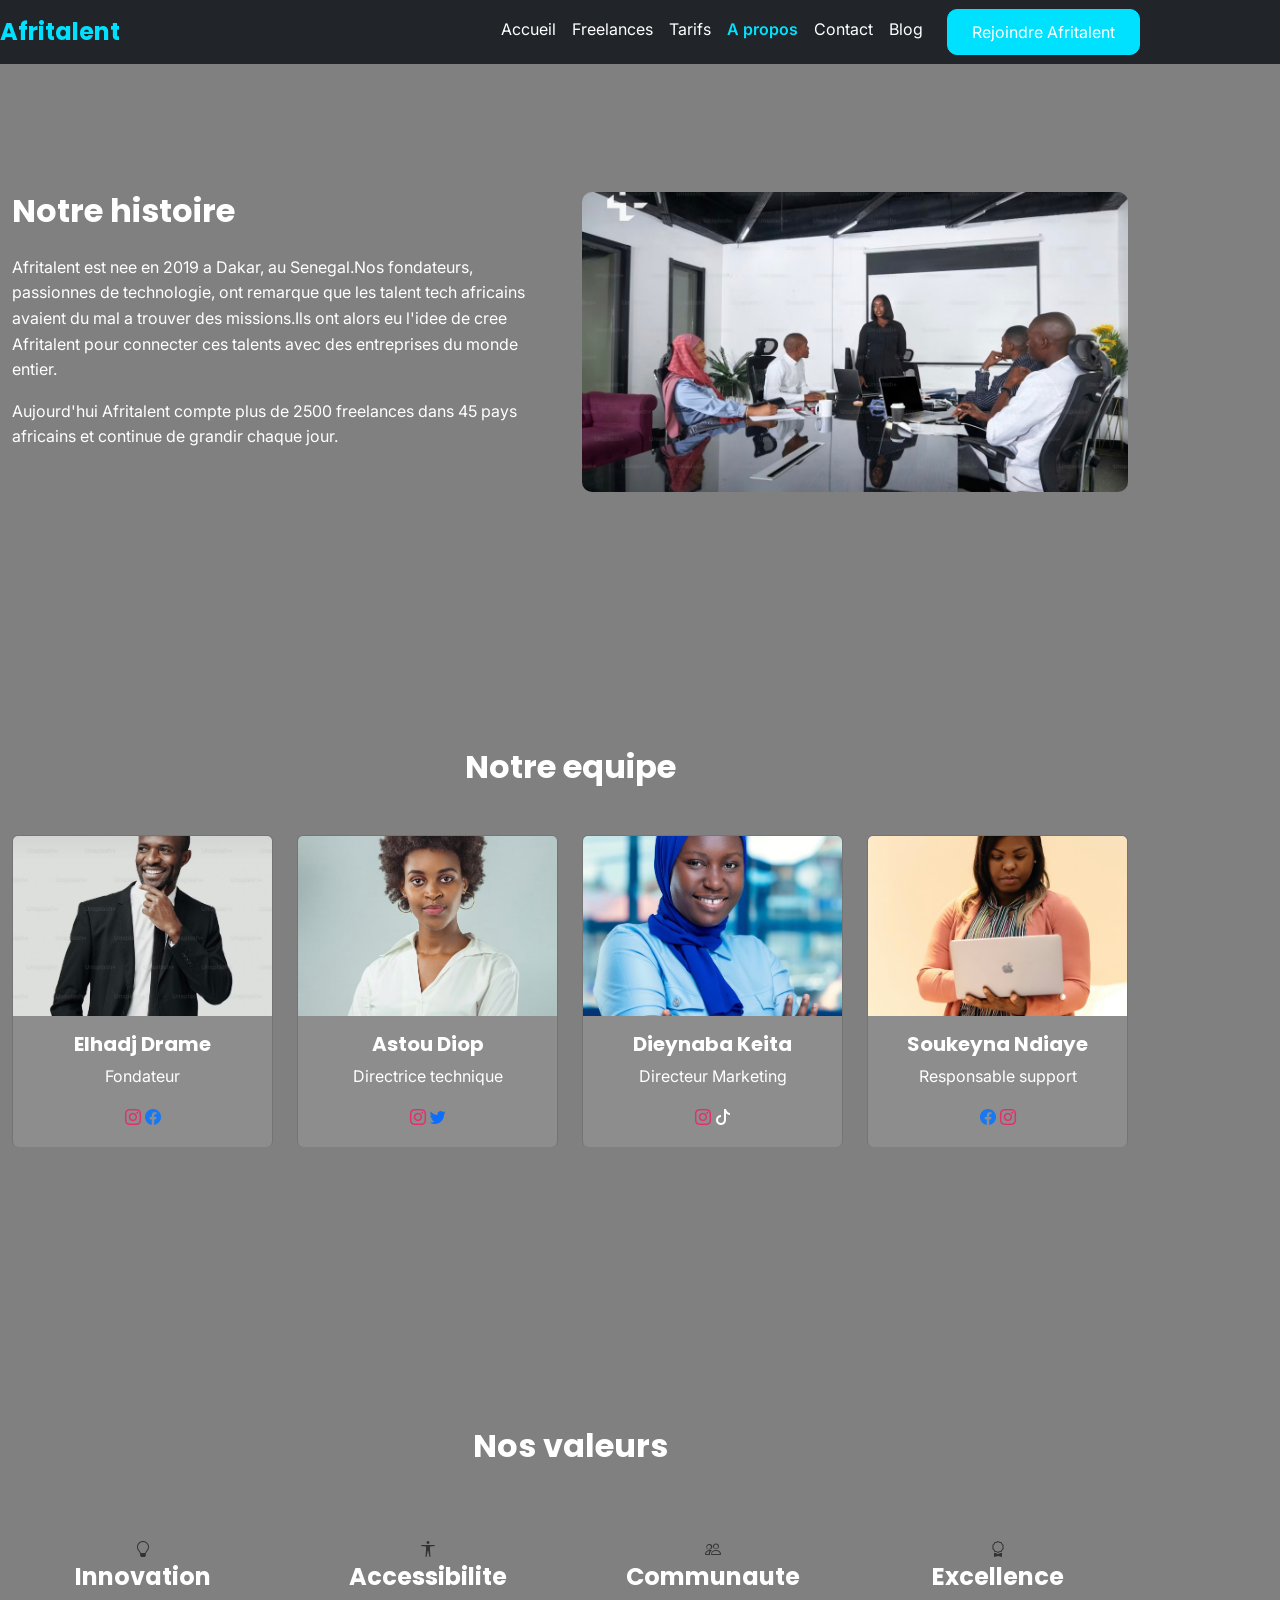
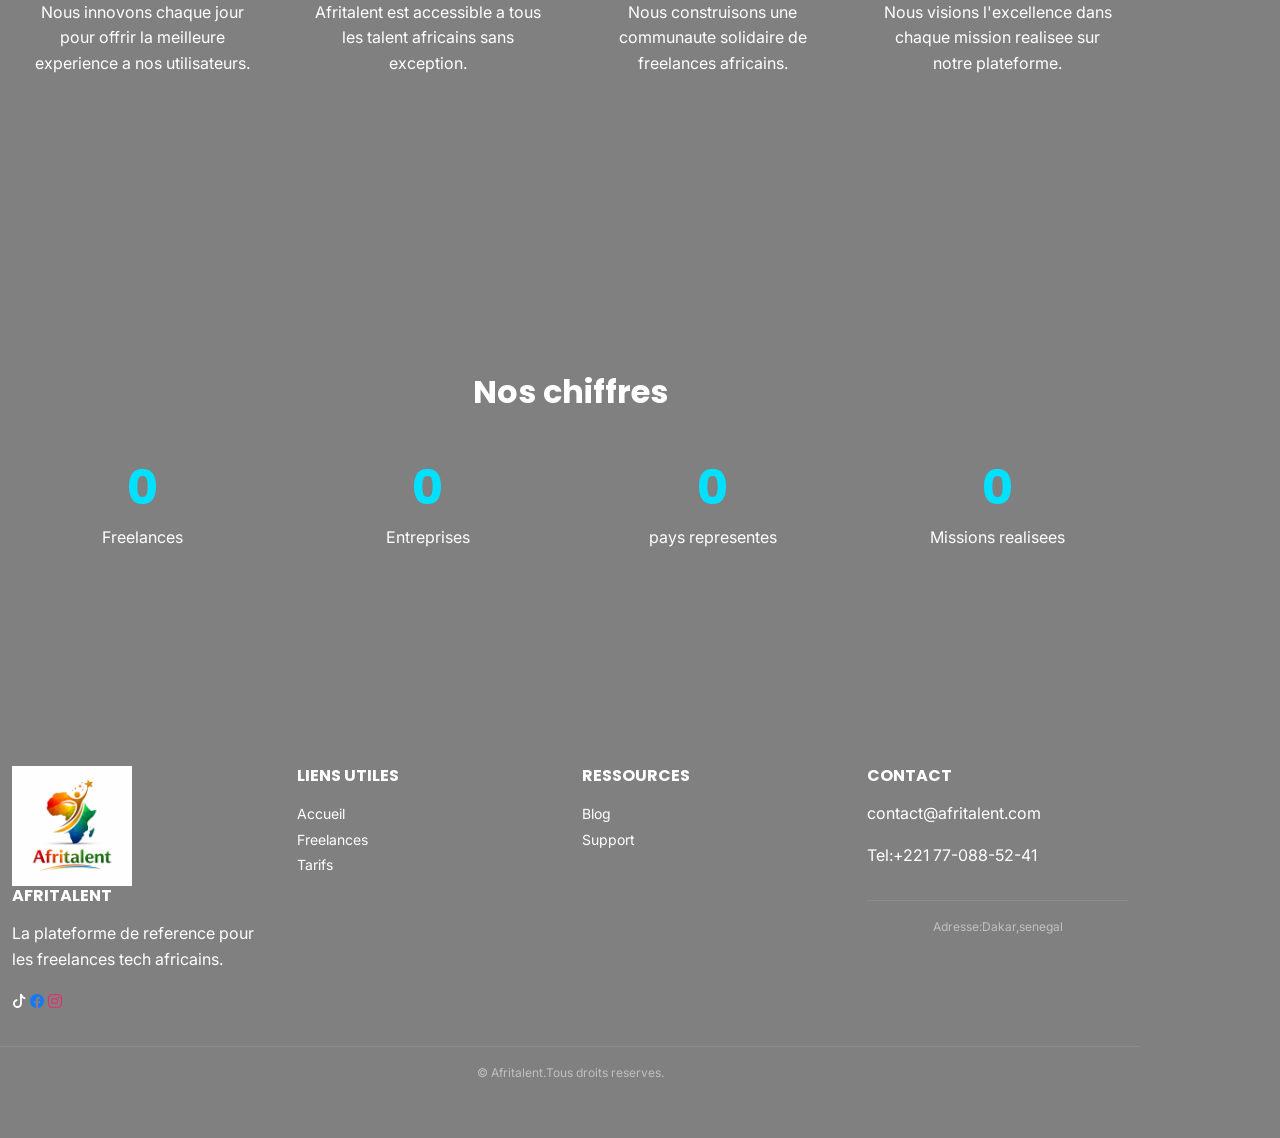
==== commit d298015c: "CSS :variables, typographie, layout general et styles de base" ====
--- a/about.html
+++ b/about.html
@@ -3,153 +3,159 @@
 <head>
     <meta charset="UTF-8">
     <meta name="viewport" content="width=device-width, initial-scale=1.0">
-    <title>Afritalent-A propos</title>
+    <title>Afritalent A propos</title>
     <link rel="stylesheet" href="https://fonts.googleapis.com/css2?family=poppins:wght@400;600;700&family=Inter:wght@400;500;600&display=swap">
     <link rel="stylesheet" href="https://cdn.jsdelivr.net/npm/bootstrap@5.3.0/dist/css/bootstrap.min.css">
-    <link rel="stylesheet" href="https://cdn.jsdelivr.net/npm/bootstrap-icons@1.11.0/font/bootstrap-icons.css">
+
+    <link rel="stylesheet" href="https://cdn.jsdelivr.net/npm/bootstrap-icons@1.11.3/font/bootstrap-icons.css">
     <link rel="stylesheet" href="css/style.css">
 </head>
 <body>
-      <header>
-    <nav class="navbar navbar-expand-lg navbar-dark bg-dark">
-        <div class="container">
-            <a class="navbar-brand" href="index.html">Afritalent</a>
-            <button class="navbar-toggler" type="button"
-            data-bs-toggle="collapse"
-            data-bs-target="#navMenu"
-            aria-label="toggle navigation">
-            <span class="navbar-toggler-icon"></span>
-        </button>
-        <div class="collapse navbar-collapse" id="navMenu">
-            <ul class="navbar-nav ms-auto">
-                <li class="nav-item"><a class="nav-link" href="index.html">Accueil</a></li>
-                <li class="nav-item"><a class="nav-link" href="freelances.html">Freelances</a></li>
-                <li class="nav-item"><a class="nav-link" href="tarifs.html">Tarifs</a></li>
-                <li class="nav-item"><a class="nav-link active" href="about.html">A propos</a></li>
-                <li class="nav-item"><a class="nav-link" href="contact.html">Contact</a></li>
-                <li class="nav-item"><a class="nav-link" href="#">Blog</a></li>
-                <li class="nav-item"><button id="darkModeToggle">🌙</button></li>
-                <li class="nav-item"><a class="btn btn-primary ms-3" href="#">Rejoindre Afritalent</a></li>
-            </ul>
-        </div>
-        </div>
-    </nav>
-    <main>
-        <section id="histoire">
-            <div class="container py-5">
-                <div class="row">
-                    <div class="col-md-6">
-                        <h2>Notre histoire</h2>
-                        <p>Afritalent est nee en 2019 a Dakar, au Senegal.Nos fondateurs, passionnes de technologie, ont remarque que les talent tech africains avaient du mal a trouver des missions.Ils ont alors eu l'idee de cree Afritalent pour connecter ces talents avec des entreprises du monde entier.</p>
-                        <p>Aujourd'hui Afritalent compte plus de 2500 freelances dans 45 pays africains et continue de grandir chaque jour.</p>
-                    </div>
-                    <div class="col-md-6">
-                        <img src="images/IMG_7586.jpeg" alt="histoire Afritalent" class="img-fluid">
-                    </div>
+    <header>
+        <nav class="navbar navbar-expand-lg navbar-dark bg-dark">
+            <div class="container">
+                <a class="navbar-brand" href="index.html">Afritalent</a>
+                <button class="navbar-toggler" type="button"
+                    data-bs-toggle="collapse"
+                    data-bs-target="#navMenu"
+                    aria-label="toggle navigation">
+                    <span class="navbar-toggler-icon"></span>
+                </button>
+                <div class="collapse navbar-collapse" id="navMenu">
+                    <ul class="navbar-nav ms-auto">
+                        <li class="nav-item"><a class="nav-link " href="index.html">Accueil</a></li>
+                        <li class="nav-item"><a class="nav-link" href="freelances.html">Freelances</a></li>
+                        <li class="nav-item"><a class="nav-link" href="tarifs.html">Tarifs</a></li>
+                        <li class="nav-item"><a class="nav-link active" href="about.html">A propos</a></li>
+                        <li class="nav-item"><a class="nav-link" href="contact.html">Contact</a></li>
+                        <li class="nav-item"><a class="nav-link" href="#">Blog</a></li>
+                        <li class="nav-item"><a class="btn btn-primary ms-3" href="#">Rejoindre Afritalent</a></li>
+                    </ul>
                 </div>
             </div>
-        </section>
-        <section id="equipe">
-            <div class="container py-5">
-                <h2>Notre equipe</h2>
-                <div class="row">
-                    <div class="col-md-3">
-                        <div class="card">
-                            <img src="images/IMG_7590.jpg" class="card-img-top" alt="Elhadj Drame">
-                            <div class="card-body text-center">
-                                <h5>Elhadj Drame</h5>
-                                <p>Fondateur</p>
-                                <a href="#"><i class="bi bi-facebook"></i></a>
-                                <a href="#"><i class="bi bi-instagram"></i></a>
-                            </div>
-                        </div>
-                    </div>
-                    <div class="col-md-3">
-                        <div class="card">
-                            <img src="images/IMG_7584.jpg" class="card-img-top" alt="Astou Diop">
-                            <div class="card-body text-center">
-                                <h5>Astou Diop</h5>
-                                <p>Directrice technique</p>
-                                <a href="#"><i class="bi bi-facebook"></i></a>
-                                <a href="#"><i class="bi bi-instagram"></i></a>
-
-                            </div>
-                        </div>
-                    </div>
-                     <div class="col-md-3">
-                        <div class="card">
-                            <img src="images/IMG_7701.jpg" class="card-img-top" alt="Dieynaba Keita">
-                            <div class="card-body text-center">
-                                <h5>Dieynaba Keita</h5>
-                                <p>Directeur Marketing</p>
-                                <a href="#"><i class="bi bi-facebook"></i></a>
-                                <a href="#"><i class="bi bi-instagram"></i></a>
-
-                            </div>
-                        </div>
-                    </div>
-                       <div class="col-md-3">
-                        <div class="card">
-                            <img src="images/IMG_7593.jpg" class="card-img-top" alt="Soukeyna Ndiaye">
-                            <div class="card-body text-center">
-                                <h5>Soukeyna Ndiaye</h5>
-                                <p>Responsable support</p>
-                                <a href="#"><i class="bi bi-facebook"></i></a>
-                                <a href="#"><i class="bi bi-instagram"></i></a>
-
-                            </div>
-                        </div>
-                    </div>
-                </div>
-            </div>
-        </section>
-        <section id="valeurs">
-            <div class="container py-5">
-                <h2>Nos valeurs</h2>
-                <div class="row">
-                    <div class="col-md-3">
-                        <h4>Innovation</h4>
-                        <p>Nous innovons chaque jour pour offrir la meilleure experience a nos utilisateurs.</p>
-                    </div>
-                    <div class="col-md-3">
-                        <h4>Accessibilite</h4>
-                        <p>Afritalent est accessible a tous les talent africains sans exception.</p>
-                    </div>
-                    <div class="col-md-3">
-                        <h4>Communaute</h4>
-                        <p>Nous construisons une communaute solidaire de freelances africains.</p>
-                    </div>
-                    <div class="col-md-3">
-                        <h4>Excellence</h4>
-                        <p>Nous visions l'excellence dans chaque mission realisee sur notre plateforme.</p>
-                    </div>
-                </div>
-            </div>
-        </section>
-        <section id="chiffres">
-            <div class="container py-5 text-center">
-                <h2>Nos chiffres</h2>
-                <div class="row">
-                    <div class="col-md-3">
-                        <h3 class="counter" data-target="3000">0</h3>
-                        <p>Freelances</p>
-                    </div>
-                     <div class="col-md-3">
-                        <h3 class="counter" data-target="500">0</h3>
-                        <p>Entreprises</p>
-                    </div>
-                     <div class="col-md-3">
-                        <h3 class="counter" data-target="50">0</h3>
-                        <p>pays representes</p>
-                    </div>
-                     <div class="col-md-3">
-                        <h3 class="counter" data-target="15000">0</h3>
-                        <p>Missions realisees</p>
-                    </div>
-                </div>
-            </div>
-        </section>
-    </main>
+        </nav>
+    </header>
+        <main>
+            <section id="histoire">
+                <div class="container py-5">
+                    <div class="row">
+                        <div class="col-md-6">
+                            <h2>Notre histoire</h2>
+                            <p>Afritalent est nee en 2019 a Dakar, au Senegal.Nos fondateurs, passionnes de technologie, ont remarque que les talent tech africains avaient du mal a trouver des missions.Ils ont alors eu l'idee de cree Afritalent pour connecter ces talents avec des entreprises du monde entier.</p>
+                            <p>Aujourd'hui Afritalent compte plus de 2500 freelances dans 45 pays africains et continue de grandir chaque jour.</p>
+                        </div>
+                        <div class="col-md-6">
+                            <img src="images/IMG_7586.jpeg" alt="histoire Afritalent" class="img-fluid">
+                        </div>
+                    </div>
+                </div>
+            </section>
+            <section id="equipe">
+                <div class="container py-5">
+                    <h2>Notre equipe</h2>
+                    <div class="row">
+                        <div class="col-md-3">
+                            <div class="card">
+                                <img src="images/IMG_7590.jpg" class="card-img-top" alt="Elhadj Drame">
+                                <div class="card-body text-center">
+                                    <h5>Elhadj Drame</h5>
+                                    <p>Fondateur</p>
+                                    <a href="#"><i class="bi bi-instagram"></i></a>
+                                    <a href="#"><i class="bi bi-facebook"></i></a>
+                                </div>
+                            </div>
+                        </div>
+                        <div class="col-md-3">
+                            <div class="card">
+                                <img src="images/IMG_7584.jpg" class="card-img-top" alt="Astou Diop">
+                                <div class="card-body text-center">
+                                    <h5>Astou Diop</h5>
+                                    <p>Directrice technique</p>
+                                    <a href="#"><i class="bi bi-instagram"></i></a>
+                                    <a href="#"><i class="bi bi-twitter"></i></a>
+                                </div>
+                            </div>
+                        </div>
+                         <div class="col-md-3">
+                            <div class="card">
+                                <img src="images/IMG_7701.jpg" class="card-img-top" alt="Dieynaba Keita">
+                                <div class="card-body text-center">
+                                    <h5>Dieynaba Keita</h5>
+                                    <p>Directeur Marketing</p>
+                                    <a href="#"><i class="bi bi-instagram"></i></a>
+                                    <a href="#"><i class="bi bi-tiktok"></i></a>
+                                    
+
+                                </div>
+                            </div>
+                        </div>
+                        <div class="col-md-3">
+                            <div class="card">
+                                <img src="images/IMG_7593.jpg" class="card-img-top" alt="Soukeyna Ndiaye">
+                                <div class="card-body text-center">
+                                    <h5>Soukeyna Ndiaye</h5>
+                                    <p>Responsable support</p>
+                                    <a href="#"><i class="bi bi-facebook"></i></a>
+                                    <a href="#"><i class="bi bi-instagram"></i></a>
+
+
+                                </div>
+                            </div>
+                        </div>
+                    </div>
+                </div>
+            </section>    
+            <section id="valeurs">
+                <div class="container py-5">
+                    <h2>Nos valeurs</h2>
+                    <div class="row">
+                        <div class="col-md-3">
+                            <i class="bi bi-lightbulb"></i>
+                            <h4>Innovation</h4>
+                            <p>Nous innovons chaque jour pour offrir la meilleure experience a nos utilisateurs.</p>
+                        </div>
+                        <div class="col-md-3">
+                            <i class="bi bi-universal-access"></i>
+                            <h4>Accessibilite</h4>
+                            <p>Afritalent est accessible a tous les talent africains sans exception.</p>
+                        </div>
+                        <div class="col-md-3">
+                            <i class="bi bi-people"></i>
+                            <h4>Communaute</h4>
+                            <p>Nous construisons une communaute solidaire de freelances africains.</p>
+                        </div>
+                        <div class="col-md-3">
+                            <i class="bi bi-award"></i>
+                            <h4>Excellence</h4>
+                            <p>Nous visions l'excellence dans chaque mission realisee sur notre plateforme.</p>
+                        </div>
+                    </div>
+                </div>
+            </section>
+            <section id="chiffres">
+                <div class="container py-5 text-center">
+                    <h2>Nos chiffres</h2>
+                    <div class="row">
+                        <div class="col-md-3">
+                            <h3 class="counter" data-target="3000">0</h3>
+                            <p>Freelances</p>
+                        </div>
+                        <div class="col-md-3">
+                            <h3 class="counter" data-target="500">0</h3>
+                            <p>Entreprises</p>
+                        </div>
+                        <div class="col-md-3">
+                            <h3 class="counter" data-target="50">0</h3>
+                            <p>pays representes</p>
+                        </div>
+                        <div class="col-md-3">
+                            <h3 class="counter" data-target="15000">0</h3>
+                            <p>Missions realisees</p>
+                        </div>
+                    </div>
+                </div>
+            </section>
+        </main>
     <footer>
         <div class="container py-4">
             <div class="row">
@@ -160,38 +166,38 @@
                      <a href="#"><i class="bi bi-tiktok"></i></a>
                      <a href="#"><i class="bi bi-facebook"></i></a>
                       <a href="#"><i class="bi bi-instagram"></i></a>
+
                     
-                    </div>
-                <div class="col-md-3">
-                    <h5>Liens utiles</h5>
-                    <ul>
-                        <li><a href="index.html">Accueil</a></li>
-                        <li><a href="freelances.html">Freelances</a></li>
-                        <li><a href="tarifs.html">Tarifs</a></li>
-                    </ul>
-                </div>
-                <div class="col-md-3">
-                    <h5>Ressources</h5>
-                    <ul>
-                        <li><a href="#">Blog</a></li>
-                        <li><a href="#">Support</a></li>
-                    </ul>
-                </div>
-                <div class="col-md-3">
-                    <h5>Contact</h5>
-                    <p>contact@afritalent.com</p>
-                    <p>Tel:+221 77-088-52-41</p>
-                    <p>Adresse:Dakar,senegal</p>
-                    <a href="#"><i class="bi bi-facebook"></i></a>
-                    <a href="#"><i class="bi bi-instagram"></i></a>
-                    <a href="#"><i class="bi bi-tiktok"></i></a>
-                </div>
-            </div>
-            <p>&copy; <span id="annee"></span>Afritalent.Tous droits reserves.</p>
+                </div>
+                    <div class="col-md-3">
+                        <h5>Liens utiles</h5>
+                        <ul>
+                            <li><a href="index.html">Accueil</a></li>
+                            <li><a href="freelances.html">Freelances</a></li>
+                            <li><a href="tarifs.html">Tarifs</a></li>
+                        </ul>
+                    </div>
+                    <div class="col-md-3">
+                        <h5>Ressources</h5>
+                        <ul>
+                            <li><a href="#">Blog</a></li>
+                            <li><a href="#">Support</a></li>
+                        </ul>
+                    </div>
+                    <div class="col-md-3">
+                        <h5>Contact</h5>
+                        <p>contact@afritalent.com</p>
+                        <p>Tel:+221 77-088-52-41</p>
+                        <p>Adresse:Dakar,senegal</p>
+                    </div>
+                </div>
+
+            <p>&copy; <span id="annee"></span>
+            Afritalent.Tous droits reserves.</p>
         </div>
-                </div>
-            </div>
-        </div>
+
+               
+                
     </footer>
     <script src="https://cdn.jsdelivr.net/npm/bootstrap@5.3.0/dist/js/bootstrap.bundle.min.js"></script>
     <script src="js/main.js"></script>
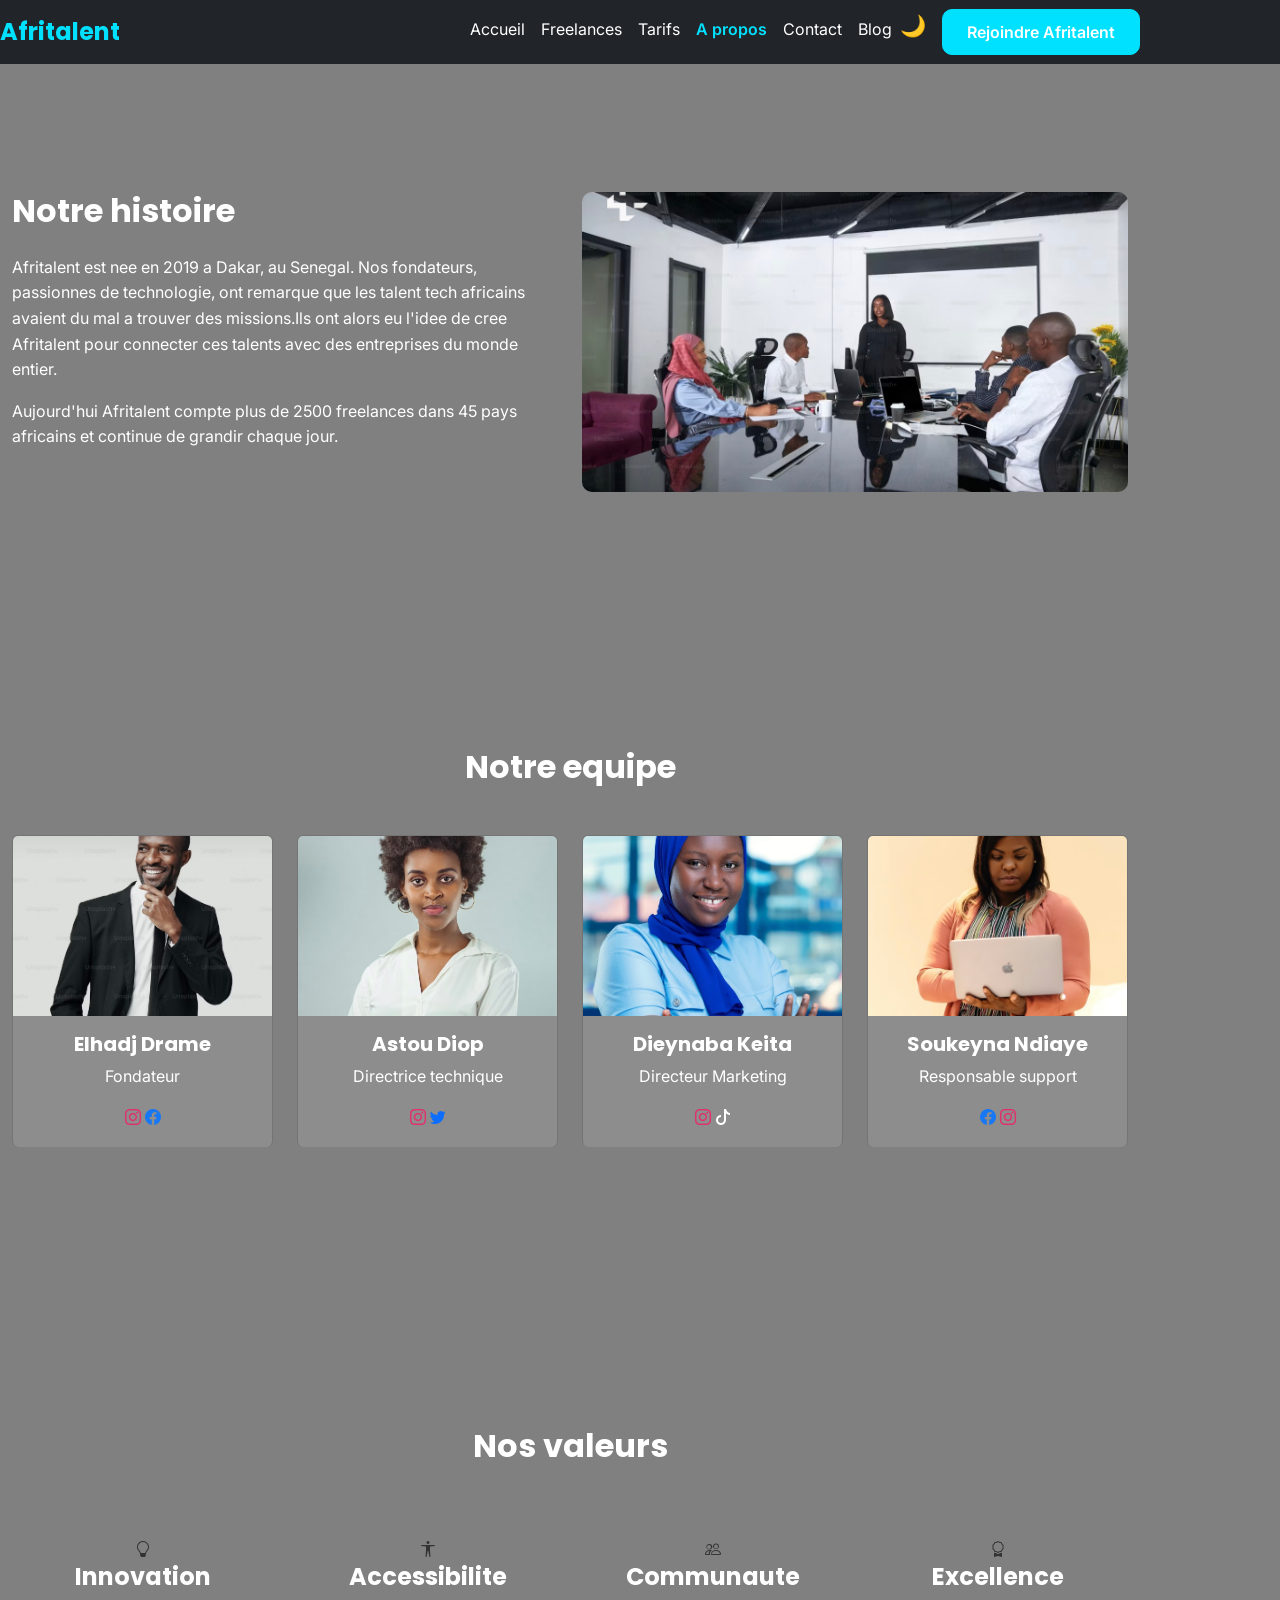
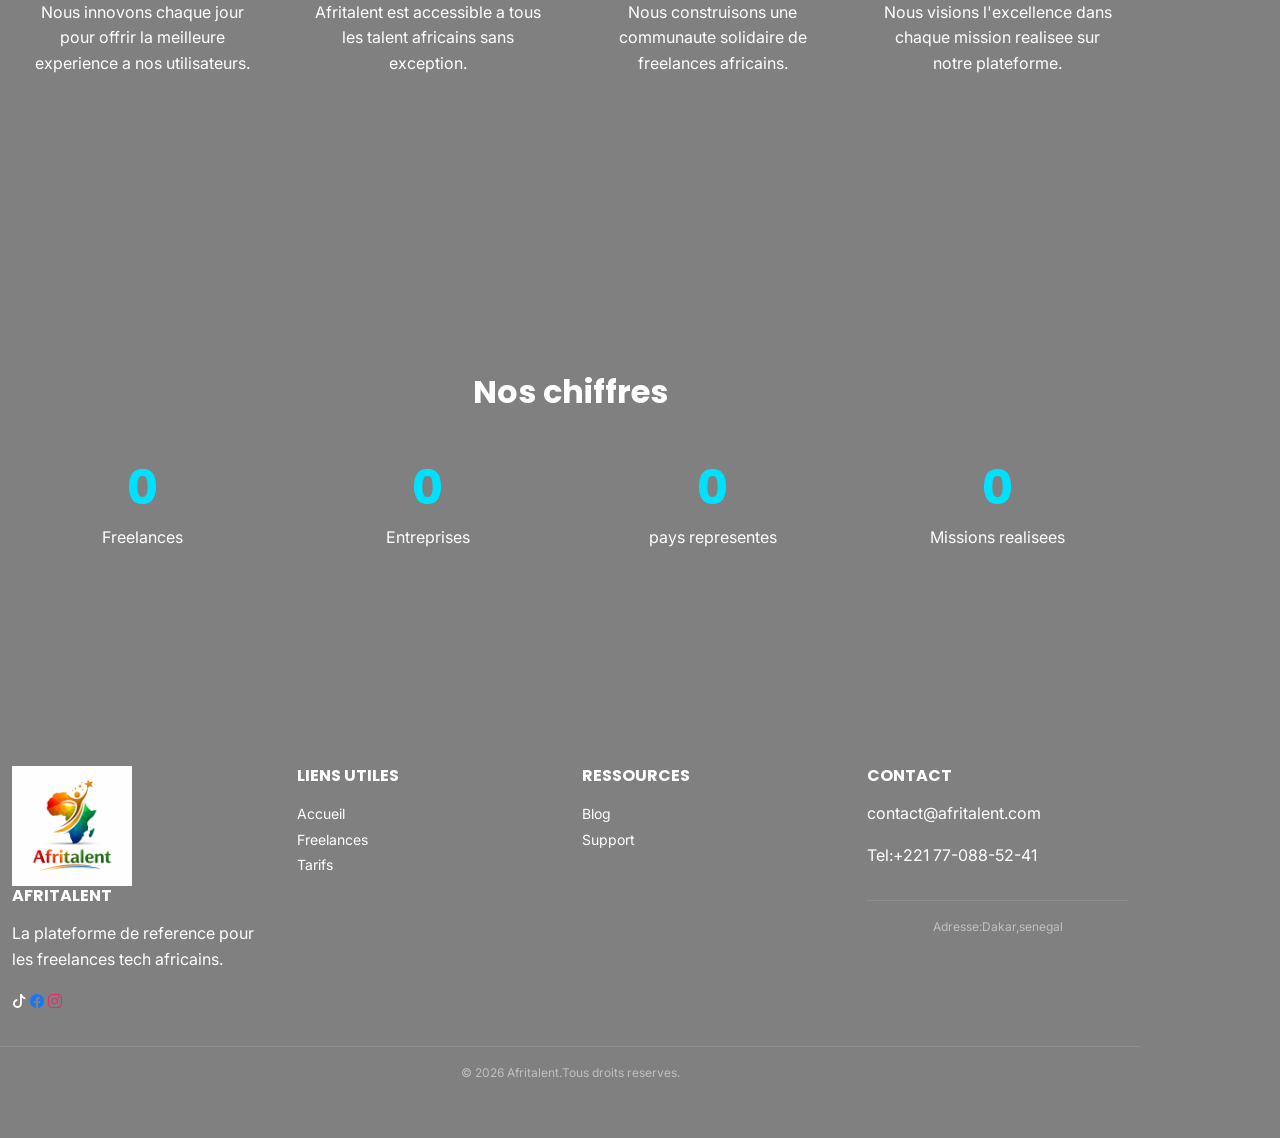
==== commit 9e208aa5: "JS : dark mode avec localStorage, navbar dynamique au scroll" ====
--- a/about.html
+++ b/about.html
@@ -6,7 +6,6 @@
     <title>Afritalent A propos</title>
     <link rel="stylesheet" href="https://fonts.googleapis.com/css2?family=poppins:wght@400;600;700&family=Inter:wght@400;500;600&display=swap">
     <link rel="stylesheet" href="https://cdn.jsdelivr.net/npm/bootstrap@5.3.0/dist/css/bootstrap.min.css">
-
     <link rel="stylesheet" href="https://cdn.jsdelivr.net/npm/bootstrap-icons@1.11.3/font/bootstrap-icons.css">
     <link rel="stylesheet" href="css/style.css">
 </head>
@@ -23,139 +22,136 @@
                 </button>
                 <div class="collapse navbar-collapse" id="navMenu">
                     <ul class="navbar-nav ms-auto">
-                        <li class="nav-item"><a class="nav-link " href="index.html">Accueil</a></li>
+                        <li class="nav-item"><a class="nav-link" href="index.html">Accueil</a></li>
                         <li class="nav-item"><a class="nav-link" href="freelances.html">Freelances</a></li>
                         <li class="nav-item"><a class="nav-link" href="tarifs.html">Tarifs</a></li>
                         <li class="nav-item"><a class="nav-link active" href="about.html">A propos</a></li>
                         <li class="nav-item"><a class="nav-link" href="contact.html">Contact</a></li>
                         <li class="nav-item"><a class="nav-link" href="#">Blog</a></li>
+                        <li class="nav-item"><button id="darkModeToggle">🌙</button></li>
                         <li class="nav-item"><a class="btn btn-primary ms-3" href="#">Rejoindre Afritalent</a></li>
                     </ul>
                 </div>
             </div>
         </nav>
     </header>
-        <main>
-            <section id="histoire">
-                <div class="container py-5">
-                    <div class="row">
-                        <div class="col-md-6">
-                            <h2>Notre histoire</h2>
-                            <p>Afritalent est nee en 2019 a Dakar, au Senegal.Nos fondateurs, passionnes de technologie, ont remarque que les talent tech africains avaient du mal a trouver des missions.Ils ont alors eu l'idee de cree Afritalent pour connecter ces talents avec des entreprises du monde entier.</p>
-                            <p>Aujourd'hui Afritalent compte plus de 2500 freelances dans 45 pays africains et continue de grandir chaque jour.</p>
-                        </div>
-                        <div class="col-md-6">
-                            <img src="images/IMG_7586.jpeg" alt="histoire Afritalent" class="img-fluid">
+    <main>
+        <section id="histoire">
+            <div class="container py-5">
+                <div class="row">
+                    <div class="col-md-6">
+                        <h2>Notre histoire</h2>
+                        <p>Afritalent est nee en 2019 a Dakar, au Senegal. Nos fondateurs, passionnes de technologie, ont remarque que les talent tech africains avaient du mal a trouver des missions.Ils ont alors eu l'idee de cree Afritalent pour connecter ces talents avec des entreprises du monde entier.</p>
+                        <p>Aujourd'hui Afritalent compte plus de 2500 freelances dans 45 pays africains et continue de grandir chaque jour.</p>
+                    </div>
+                    <div class="col-md-6">
+                        <img src="images/IMG_7586.jpeg" alt="histoire Afritalent" class="img-fluid">
+                    </div>
+                </div>
+            </div>
+        </section>
+        <section id="equipe">
+            <div class="container py-5">
+                <h2>Notre equipe</h2>
+                <div class="row">
+                    <div class="col-md-3">
+                        <div class="card">
+                            <img src="images/IMG_7590.jpg" class="card-img-top" alt="Elhadj Drame">
+                            <div class="card-body text-center">
+                                <h5>Elhadj Drame</h5>
+                                <p>Fondateur</p>
+                                <a href="#"><i class="bi bi-instagram"></i></a>
+                                <a href="#"><i class="bi bi-facebook"></i></a>
+                            </div>
                         </div>
                     </div>
-                </div>
-            </section>
-            <section id="equipe">
-                <div class="container py-5">
-                    <h2>Notre equipe</h2>
-                    <div class="row">
-                        <div class="col-md-3">
-                            <div class="card">
-                                <img src="images/IMG_7590.jpg" class="card-img-top" alt="Elhadj Drame">
-                                <div class="card-body text-center">
-                                    <h5>Elhadj Drame</h5>
-                                    <p>Fondateur</p>
-                                    <a href="#"><i class="bi bi-instagram"></i></a>
-                                    <a href="#"><i class="bi bi-facebook"></i></a>
-                                </div>
+                    <div class="col-md-3">
+                        <div class="card">
+                            <img src="images/IMG_7584.jpg" class="card-img-top" alt="Astou Diop">
+                            <div class="card-body text-center">
+                                <h5>Astou Diop</h5>
+                                <p>Directrice technique</p>
+                                <a href="#"><i class="bi bi-instagram"></i></a>
+                                <a href="#"><i class="bi bi-twitter"></i></a>
                             </div>
                         </div>
-                        <div class="col-md-3">
-                            <div class="card">
-                                <img src="images/IMG_7584.jpg" class="card-img-top" alt="Astou Diop">
-                                <div class="card-body text-center">
-                                    <h5>Astou Diop</h5>
-                                    <p>Directrice technique</p>
-                                    <a href="#"><i class="bi bi-instagram"></i></a>
-                                    <a href="#"><i class="bi bi-twitter"></i></a>
-                                </div>
+                    </div>
+                    <div class="col-md-3">
+                        <div class="card">
+                            <img src="images/IMG_7701.jpg" class="card-img-top" alt="Dieynaba Keita">
+                            <div class="card-body text-center">
+                                <h5>Dieynaba Keita</h5>
+                                <p>Directeur Marketing</p>
+                                <a href="#"><i class="bi bi-instagram"></i></a>
+                                <a href="#"><i class="bi bi-tiktok"></i></a>
                             </div>
                         </div>
-                         <div class="col-md-3">
-                            <div class="card">
-                                <img src="images/IMG_7701.jpg" class="card-img-top" alt="Dieynaba Keita">
-                                <div class="card-body text-center">
-                                    <h5>Dieynaba Keita</h5>
-                                    <p>Directeur Marketing</p>
-                                    <a href="#"><i class="bi bi-instagram"></i></a>
-                                    <a href="#"><i class="bi bi-tiktok"></i></a>
-                                    
-
-                                </div>
-                            </div>
-                        </div>
-                        <div class="col-md-3">
-                            <div class="card">
-                                <img src="images/IMG_7593.jpg" class="card-img-top" alt="Soukeyna Ndiaye">
-                                <div class="card-body text-center">
-                                    <h5>Soukeyna Ndiaye</h5>
-                                    <p>Responsable support</p>
-                                    <a href="#"><i class="bi bi-facebook"></i></a>
-                                    <a href="#"><i class="bi bi-instagram"></i></a>
-
-
-                                </div>
+                    </div>
+                    <div class="col-md-3">
+                        <div class="card">
+                            <img src="images/IMG_7593.jpg" class="card-img-top" alt="Soukeyna Ndiaye">
+                            <div class="card-body text-center">
+                                <h5>Soukeyna Ndiaye</h5>
+                                <p>Responsable support</p>
+                                <a href="#"><i class="bi bi-facebook"></i></a>
+                                <a href="#"><i class="bi bi-instagram"></i></a>
                             </div>
                         </div>
                     </div>
                 </div>
-            </section>    
-            <section id="valeurs">
-                <div class="container py-5">
-                    <h2>Nos valeurs</h2>
-                    <div class="row">
-                        <div class="col-md-3">
-                            <i class="bi bi-lightbulb"></i>
-                            <h4>Innovation</h4>
-                            <p>Nous innovons chaque jour pour offrir la meilleure experience a nos utilisateurs.</p>
-                        </div>
-                        <div class="col-md-3">
-                            <i class="bi bi-universal-access"></i>
-                            <h4>Accessibilite</h4>
-                            <p>Afritalent est accessible a tous les talent africains sans exception.</p>
-                        </div>
-                        <div class="col-md-3">
-                            <i class="bi bi-people"></i>
-                            <h4>Communaute</h4>
-                            <p>Nous construisons une communaute solidaire de freelances africains.</p>
-                        </div>
-                        <div class="col-md-3">
-                            <i class="bi bi-award"></i>
-                            <h4>Excellence</h4>
-                            <p>Nous visions l'excellence dans chaque mission realisee sur notre plateforme.</p>
-                        </div>
+            </div>
+        </section>
+        <section id="valeurs">
+            <div class="container py-5">
+                <h2>Nos valeurs</h2>
+                <div class="row">
+                    <div class="col-md-3">
+                        <i class="bi bi-lightbulb"></i>
+                        <h4>Innovation</h4>
+                        <p>Nous innovons chaque jour pour offrir la meilleure experience a nos utilisateurs.</p>
+                    </div>
+                    <div class="col-md-3">
+                        <i class="bi bi-universal-access"></i>
+                        <h4>Accessibilite</h4>
+                        <p>Afritalent est accessible a tous les talent africains sans exception.</p>
+                    </div>
+                    <div class="col-md-3">
+                        <i class="bi bi-people"></i>
+                        <h4>Communaute</h4>
+                        <p>Nous construisons une communaute solidaire de freelances africains.</p>
+                    </div>
+                    <div class="col-md-3">
+                        <i class="bi bi-award"></i>
+                        <h4>Excellence</h4>
+                        <p>Nous visions l'excellence dans chaque mission realisee sur notre plateforme.</p>
                     </div>
                 </div>
-            </section>
-            <section id="chiffres">
-                <div class="container py-5 text-center">
-                    <h2>Nos chiffres</h2>
-                    <div class="row">
-                        <div class="col-md-3">
-                            <h3 class="counter" data-target="3000">0</h3>
-                            <p>Freelances</p>
-                        </div>
-                        <div class="col-md-3">
-                            <h3 class="counter" data-target="500">0</h3>
-                            <p>Entreprises</p>
-                        </div>
-                        <div class="col-md-3">
-                            <h3 class="counter" data-target="50">0</h3>
-                            <p>pays representes</p>
-                        </div>
-                        <div class="col-md-3">
-                            <h3 class="counter" data-target="15000">0</h3>
-                            <p>Missions realisees</p>
-                        </div>
+            </div>
+        </section>
+        <section id="chiffres">
+            <div class="container py-5 text-center">
+                <h2>Nos chiffres</h2>
+                <div class="row">
+                    <div class="col-md-3">
+                        <h3 class="counter" data-target="3000">0</h3>
+                        <p>Freelances</p>
+                    </div>
+                    <div class="col-md-3">
+                        <h3 class="counter" data-target="500">0</h3>
+                        <p>Entreprises</p>
+                    </div>
+                    <div class="col-md-3">
+                        <h3 class="counter" data-target="50">0</h3>
+                        <p>pays representes</p>
+                    </div>
+                    <div class="col-md-3">
+                        <h3 class="counter" data-target="15000">0</h3>
+                        <p>Missions realisees</p>
                     </div>
                 </div>
-            </section>
-        </main>
+            </div>
+        </section>
+    </main>
     <footer>
         <div class="container py-4">
             <div class="row">
@@ -163,41 +159,35 @@
                     <img src="images/DC664157-3EB7-4E74-A8DB-6AE48C035BEC.png" alt="logo Afritalent" width="120">
                     <h5>Afritalent</h5>
                     <p>La plateforme de reference pour les freelances tech africains.</p>
-                     <a href="#"><i class="bi bi-tiktok"></i></a>
-                     <a href="#"><i class="bi bi-facebook"></i></a>
-                      <a href="#"><i class="bi bi-instagram"></i></a>
-
-                    
+                    <a href="#"><i class="bi bi-tiktok"></i></a>
+                    <a href="#"><i class="bi bi-facebook"></i></a>
+                    <a href="#"><i class="bi bi-instagram"></i></a>
                 </div>
-                    <div class="col-md-3">
-                        <h5>Liens utiles</h5>
-                        <ul>
-                            <li><a href="index.html">Accueil</a></li>
-                            <li><a href="freelances.html">Freelances</a></li>
-                            <li><a href="tarifs.html">Tarifs</a></li>
-                        </ul>
-                    </div>
-                    <div class="col-md-3">
-                        <h5>Ressources</h5>
-                        <ul>
-                            <li><a href="#">Blog</a></li>
-                            <li><a href="#">Support</a></li>
-                        </ul>
-                    </div>
-                    <div class="col-md-3">
-                        <h5>Contact</h5>
-                        <p>contact@afritalent.com</p>
-                        <p>Tel:+221 77-088-52-41</p>
-                        <p>Adresse:Dakar,senegal</p>
-                    </div>
+                <div class="col-md-3">
+                    <h5>Liens utiles</h5>
+                    <ul>
+                        <li><a href="index.html">Accueil</a></li>
+                        <li><a href="freelances.html">Freelances</a></li>
+                        <li><a href="tarifs.html">Tarifs</a></li>
+                    </ul>
                 </div>
-
+                <div class="col-md-3">
+                    <h5>Ressources</h5>
+                    <ul>
+                        <li><a href="#">Blog</a></li>
+                        <li><a href="#">Support</a></li>
+                    </ul>
+                </div>
+                <div class="col-md-3">
+                    <h5>Contact</h5>
+                    <p>contact@afritalent.com</p>
+                    <p>Tel:+221 77-088-52-41</p>
+                    <p>Adresse:Dakar,senegal</p>
+                </div>
+            </div>
             <p>&copy; <span id="annee"></span>
             Afritalent.Tous droits reserves.</p>
         </div>
-
-               
-                
     </footer>
     <script src="https://cdn.jsdelivr.net/npm/bootstrap@5.3.0/dist/js/bootstrap.bundle.min.js"></script>
     <script src="js/main.js"></script>
--- a/css/style.css
+++ b/css/style.css
@@ -18,10 +18,11 @@
 body{
     font-family: var(--police-corps);
     color: var(--couleur-texte);
-    background-color:var(--couleur-fond) !important;
+    background-color:var(--couleur-fond);
     line-height: 1.6;
-    overflow-x: hidden !important;
-}
+    overflow-x: hidden ;
+}
+
 .container,
 .container-fluid,
 .row{
@@ -85,117 +86,127 @@
     color: var(--couleur-blanc) !important;
     border-radius: var(--rayon-bordure);
     padding: 10px 24px;
-    font-family: var(--police-corps);
-    
+    font-weight: 600;
+    transition: all 0.3s ease;
 }
 .btn-primary:hover,
 .btn-outline-primary:hover{
-    background-color:black!important;
-    border-color:black !important ;
-}
-#hero{
-    background-color: var(--couleur-fond);
-    padding: 80px 0;
-    text-align: center;
-    min-height: 70vh;
-}
-#hero h1{
+    background-color:black !important;
+    border-color:black !important;
+}
+
+#filtres.containe {
+  display: flex !important;
+  flex-wrap: wrap !important;
+  gap: 16px !important;
+  padding: 32px 16px !important;
+}
+
+#cta .btn-primary{
+    background-color: var(--couleur-fond) !important;
+    border-color: var(--couleur-fond) !important;
+}
+#cta .btn-primary:hover{
+    background-color: black !important;
+    border-color:black!important;
+}
+#titre{
+    text-align: center;
+    padding: 80px 0;
+    background-color: var(--couleur-fond);
+}
+#hero {
+     background-color: var(--couleur-fond);
+     padding: 80px 0;
+     text-align: center;
+     min-height: 70vh; 
+} 
+#hero h1 { 
     font-size: 48px;
-    margin-bottom: 16px;
-    color: var(--couleur-blanc);
-}
-#hero p{
+    margin-bottom: 16px; 
+}
+#hero p { 
     font-size: 18px;
     margin-bottom: 32px;
-    color: var(--couleur-blanc);
-}
-#hero .hero-btns
-{
-    margin-bottom: 48px;
-}#hero .btn{
-    margin-right: 25px;
-    margin-bottom: 25px;
-    
-}
-.counter{
-    color: var(--couleur-primaire);
+}
+#hero .btn {
+    margin-right: 16px;
+    margin-bottom: 48px;
+} 
+.counter {
+    color: var(--couleur-primaire); 
     font-size: 48px;
     font-weight: 700;
     font-family: var(--police-titre);
-}
-#comment-ca-marche{
-    padding: 80px 0;
-    background-color: var(--couleur-fond);
-}
-#comment-ca-marche h2{
+} 
+#comment-ca-marche {
+    padding: 80px 0;
+    background-color: var(--couleur-fond); 
+}
+#comment-ca-marche h2 {
     text-align: center;
     margin-bottom: 48px;
     font-size: 36px;
-    color: var(--couleur-blanc);
-}
-#comment-ca-marche h3,
-#comment-ca-marche h4{
-    color: var(--couleur-blanc);
-    font-size: 20px;
-    margin-bottom: 8px;
-}
-#comment-ca-marche p{
-    color: var(--couleur-blanc);
-    font-size: 14px;
-}
-#categories{
-    padding: 80px 0;
-    background-color: var(--couleur-fond);  
-}
-#categories h2{
-    text-align: center;
-    margin-bottom: 48px;
-    font-size: 36px;
-    color: var(--couleur-blanc);
-}
-#categories h3{
-    color: var(--couleur-blanc);
-    font-size: 18px;
-    margin-bottom: 8px;
-}
-#categories p{
-    color: var(--couleur-blanc);
-    font-size: 14px;
-}
-#categories .col-md-4{
-    text-align: center;
+} 
+.bento-grid {
+    display: grid;
+    grid-template-columns: repeat(3, 1fr); gap: 24px;
+}
+.bento-card {
+    background-color: rgba(255, 255, 255, 0.1);
+    border-radius: var(--rayon-bordure);
     padding: 24px;
-    border-radius: var(--rayon-bordure);
-    transition: all 0.3s ease;
-    margin-bottom: 16px;
-}
-#categories .col-md-4:hover{
-    background-color: var(--couleur-primaire);
-}
-#temoignages{
-    padding: 80px 0;
-    background-color: var(--couleur-fond);
-    text-align: center;
-}
-#temoignages h2{
-    margin-bottom: 48px;
-    font-size: 36px;
-    color: var(--couleur-blanc);
-}
-#temoignages p{
-    color: var(--couleur-blanc);
-}
-#temoignages img{
-    width: 80px;
-    height: 80px;
-    border-radius:50% ;
-    object-fit: cover;
-    margin-bottom: 16px;
-}
-#cta{
-    padding: 80px 0;
-    background-color: var(--couleur-primaire);
-    text-align: center;
+}
+.bento-large {
+    grid-column: span 2;
+}
+.bento-wide {
+    grid-column: span 3;
+}
+.step-number {
+    font-size: 48px; 
+    font-weight: 700; 
+    color: var(--couleur-primaire); 
+} 
+#categories { 
+    padding: 80px 0; 
+    background-color: var(--couleur-fond); 
+}
+#categories h2 { 
+    text-align: center; 
+    margin-bottom: 48px; 
+}
+#categories .col-md-4 { 
+    text-align: center; 
+    padding: 24px; 
+    border-radius: var(--rayon-bordure); 
+    transition: all 0.3s ease; 
+    margin-bottom: 16px; 
+}
+#Categories .col-md-4:hover { 
+    background-color: black; 
+    transform: translateY(-5px); 
+    box-shadow: 0 8px 24px rgba(0, 0, 0, 0.3); 
+}
+#temoignages { 
+    padding: 80px 0;
+    background-color: var(--couleur-fond);
+    text-align: center; 
+} 
+#temoignages h2 { 
+    margin-bottom: 48px; 
+}
+ #temoignages img {
+    width: 80px; height: 80px; 
+    border-radius: 50%; 
+    object-fit: cover; 
+    object-position: center center; 
+    margin-bottom: 16px; 
+}
+#cta { 
+    padding: 80px 0; 
+    background-color: var(--couleur-primaire); 
+    text-align: center; 
 }
 #cta h2{
     font-size: 36px;
@@ -230,9 +241,6 @@
     background-color: var(--couleur-fond);
     color: var(--couleur-blanc);
 }
-
-
-
 .card-freelance .card{
      border-radius: var(--rayon-bordure);
     overflow: hidden;
@@ -491,5 +499,86 @@
     padding-top: 16px;
     margin-top: 32px;
 }
-
-
+@media (max-width:768px) {
+    #hero h1{
+    font-size: 32px;
+    }
+    #hero p{
+    font-size: 16px;
+    }
+    .bento-grid{
+    grid-template-columns: 1fr;
+    }
+    .bento-large,
+    .bento-wide{
+    grid-column: span 1;
+    }
+    #liste-freelances{
+    grid-template-columns: repeat(2, 1fr);
+    }
+    .counter{
+    font-size: 32px;
+    }   
+}
+@media (max-width:375px){
+    #hero h1{
+        font-size: 24px;
+    }
+    #hero .btn{
+        display: block;
+        margin-right: 0;
+        margin-bottom: 16px;
+    }
+    #liste-freelances{
+        grid-template-columns: 1fr;
+    }
+    .counter{
+        font-size: 24px;
+    }
+    #plans .col-md-4{
+        margin-bottom: 24px;
+    }
+}
+@media (min-width:1200px) {
+    #hero h1{
+        font-size: 64px;
+    }
+    .bento-grid{
+        grid-template-columns: repeat(3, 1fr);
+    }
+    #liste-freelances{
+        grid-template-columns: repeat(3, 1fr);
+    }
+}
+#backToTop{
+    display: none;
+    position: fixed;
+    bottom: 32px;
+    right: 32px;
+    background-color: var(--couleur-primaire);
+    color: var(--couleur-blanc);
+    border: none;
+    border-radius: 50%;
+    width: 48px;
+    height: 48px;
+    font-size: 24px;
+    cursor: pointer;
+    z-index: 999;
+    transition: all 0.3s ease;
+}
+#backToTop:hover{
+    background-color: var(--couleur-primaire);
+}
+body.dark-mode *{
+    background-color: #000000 !important;
+    color: #ffffff !important;
+}
+body.dark-mode #navbar{
+    background-color: #000000 !important;
+}
+body.dark-mode footer{
+    background-color: #111111;
+}
+body.dark-mode #cta{
+    background-color: #111111 !important;
+}
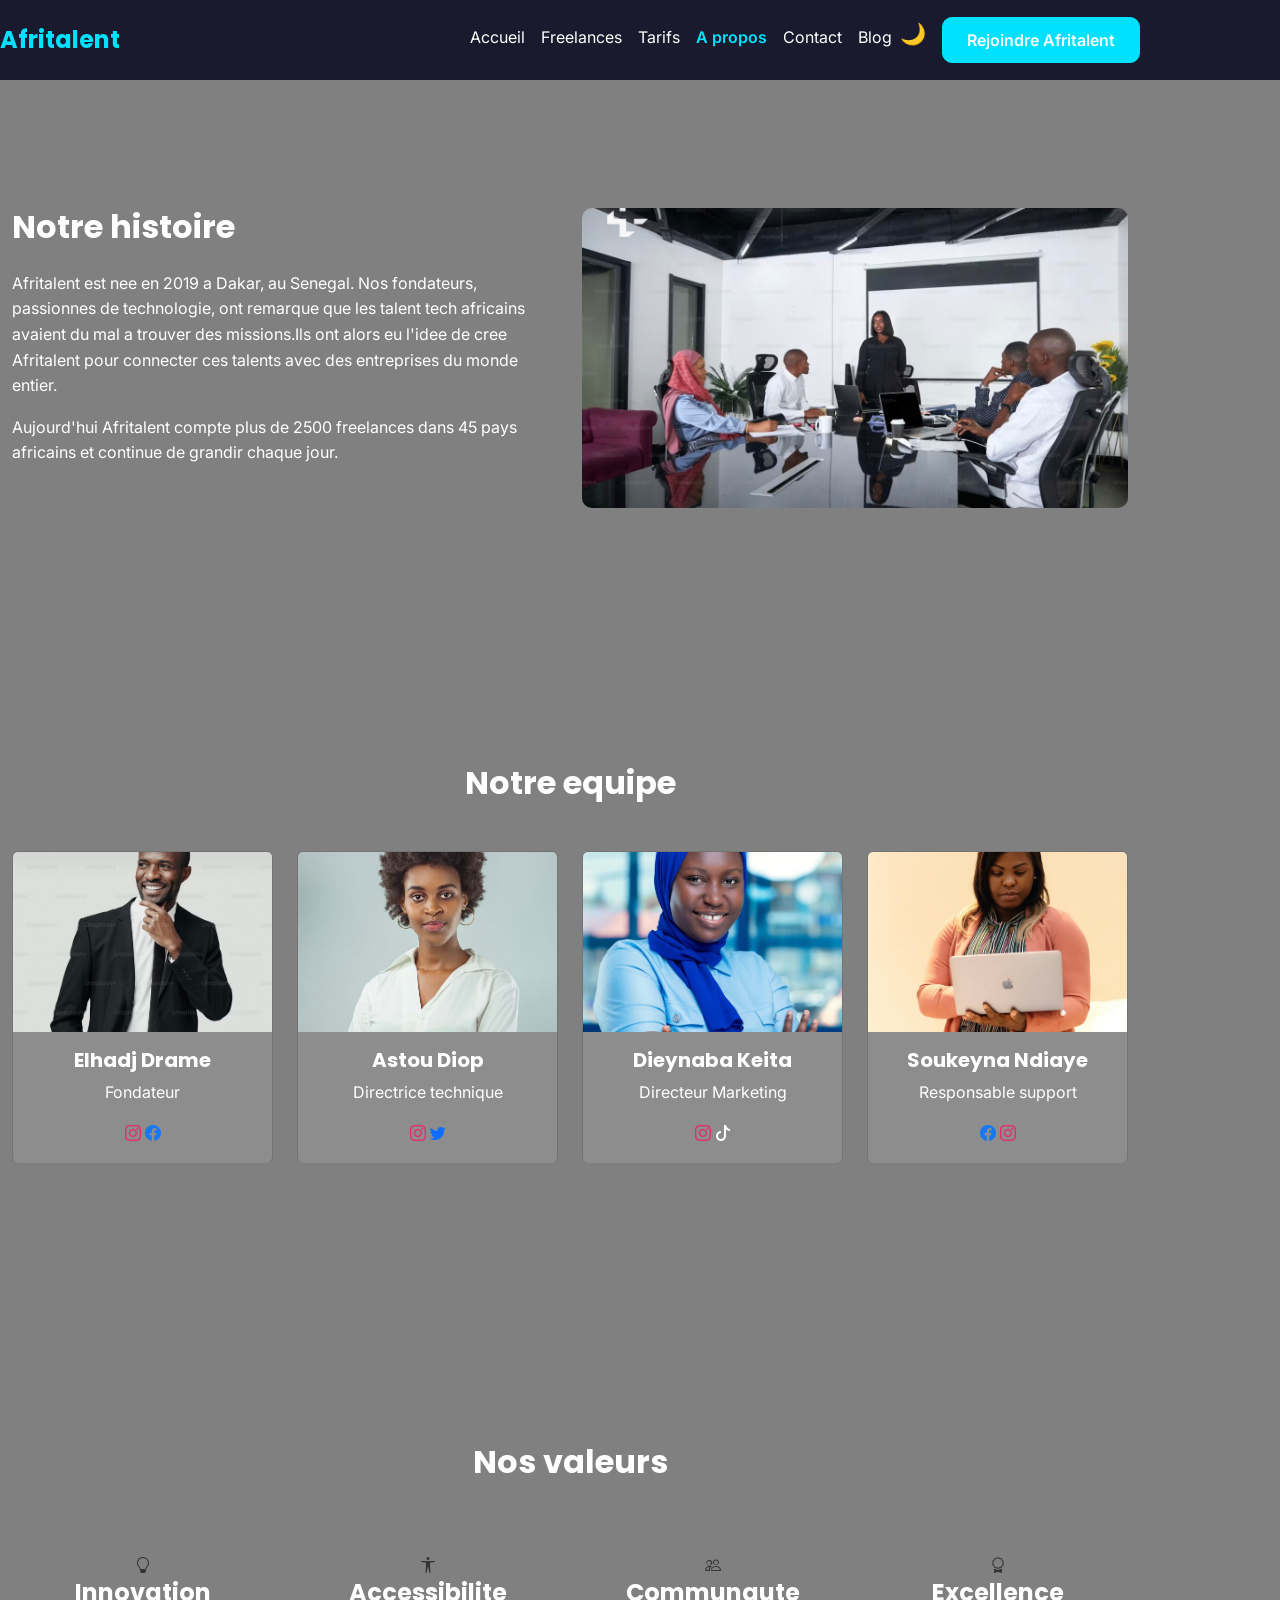
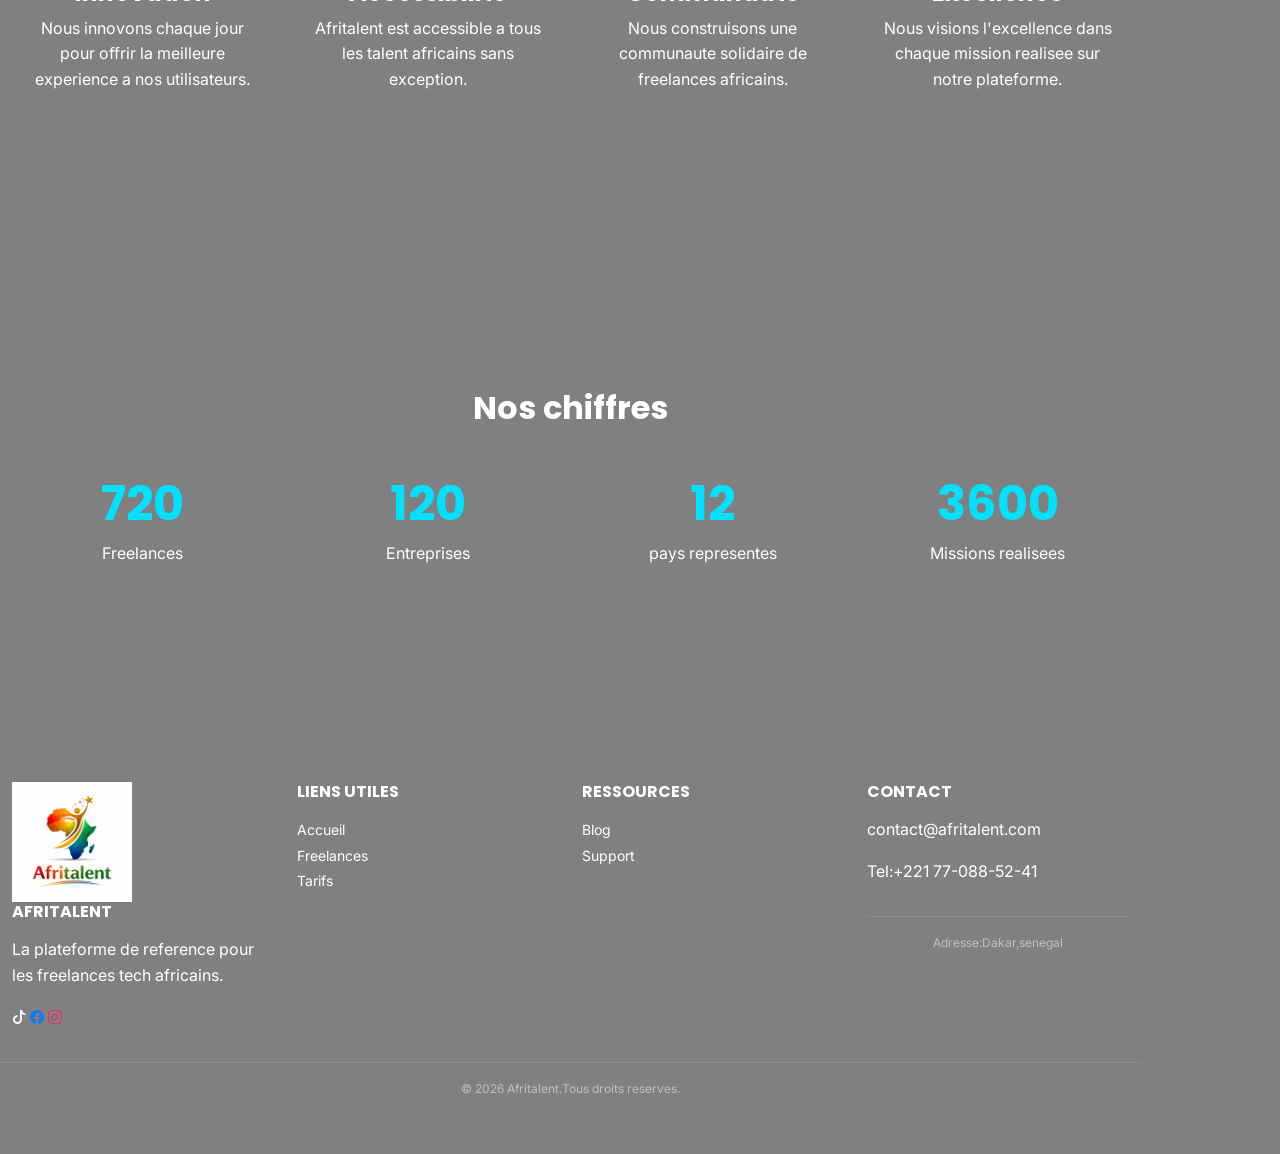
==== commit 3d7a7015: "JS : filtrage dynamique des freelances et validation du formulaire de contact" ====
--- a/about.html
+++ b/about.html
@@ -11,7 +11,7 @@
 </head>
 <body>
     <header>
-        <nav class="navbar navbar-expand-lg navbar-dark bg-dark">
+        <nav id="navbar" class="navbar navbar-expand-lg navbar-dark bg-dark">
             <div class="container">
                 <a class="navbar-brand" href="index.html">Afritalent</a>
                 <button class="navbar-toggler" type="button"
@@ -29,12 +29,13 @@
                         <li class="nav-item"><a class="nav-link" href="contact.html">Contact</a></li>
                         <li class="nav-item"><a class="nav-link" href="#">Blog</a></li>
                         <li class="nav-item"><button id="darkModeToggle">🌙</button></li>
-                        <li class="nav-item"><a class="btn btn-primary ms-3" href="#">Rejoindre Afritalent</a></li>
+                        <li class="nav-item"><a class="btn btn-primary ms-3" href="contact.html">Rejoindre Afritalent</a></li>
                     </ul>
                 </div>
             </div>
         </nav>
     </header>
+
     <main>
         <section id="histoire">
             <div class="container py-5">
@@ -189,6 +190,7 @@
             Afritalent.Tous droits reserves.</p>
         </div>
     </footer>
+    <button id="backToTop"><i class="bi bi-arrow-up"></i></button>
     <script src="https://cdn.jsdelivr.net/npm/bootstrap@5.3.0/dist/js/bootstrap.bundle.min.js"></script>
     <script src="js/main.js"></script>
 </body>
--- a/css/style.css
+++ b/css/style.css
@@ -20,9 +20,13 @@
     color: var(--couleur-texte);
     background-color:var(--couleur-fond);
     line-height: 1.6;
-    overflow-x: hidden ;
-}
-
+    overflow-y: scroll !important;
+}
+body.dark-mode #hero{
+    background-image: linear-gradient(rgba(0, 0, 0, 0.7), rgba(0, 0, 0, 0.7)), url('../images/IMG_01.jpeg')!important;
+    background-size: cover !important;
+    background-position: center !important;
+}
 .container,
 .container-fluid,
 .row{
@@ -47,7 +51,7 @@
     height: auto;
 }
 #navbar{
-    background-color: var(--couleur-fond) !important;
+    background-color:#1a1a2e !important;
     padding: 16px 0;
     position: sticky;
     top: 0;
@@ -95,11 +99,13 @@
     border-color:black !important;
 }
 
-#filtres.containe {
+#filtres.container {
   display: flex !important;
   flex-wrap: wrap !important;
   gap: 16px !important;
+  justify-content: center !important;
   padding: 32px 16px !important;
+  
 }
 
 #cta .btn-primary{
@@ -116,10 +122,18 @@
     background-color: var(--couleur-fond);
 }
 #hero {
-     background-color: var(--couleur-fond);
-     padding: 80px 0;
-     text-align: center;
-     min-height: 70vh; 
+     
+    padding: 80px 0;
+    text-align: center;
+    min-height: 70vh; 
+    max-height: 100vh;
+    background-image: linear-gradient(rgba(0, 0, 0, 0.7), rgba(0, 0, 0, 0.7)), url('../images/IMG_01.jpeg');
+    background-size: cover;
+    background-position: center top;
+    background-repeat: no-repeat;
+    background-attachment: scroll;
+    position: relative;
+    
 } 
 #hero h1 { 
     font-size: 48px;
@@ -565,7 +579,9 @@
     cursor: pointer;
     z-index: 999;
     transition: all 0.3s ease;
-}
+   
+}
+
 #backToTop:hover{
     background-color: var(--couleur-primaire);
 }
@@ -582,3 +598,17 @@
 body.dark-mode #cta{
     background-color: #111111 !important;
 }
+.fade-in{
+    opacity: 0;
+    transform: translateY(30px);
+    transition: opacity 0.6s ease, transform 0.6s ease;
+}
+.fade-in.visible{
+    opacity: 1;
+    transform: translateY(0);
+}
+.erreur{
+    color: red;
+    font-size: 12px;
+    margin-top: 4px;
+}
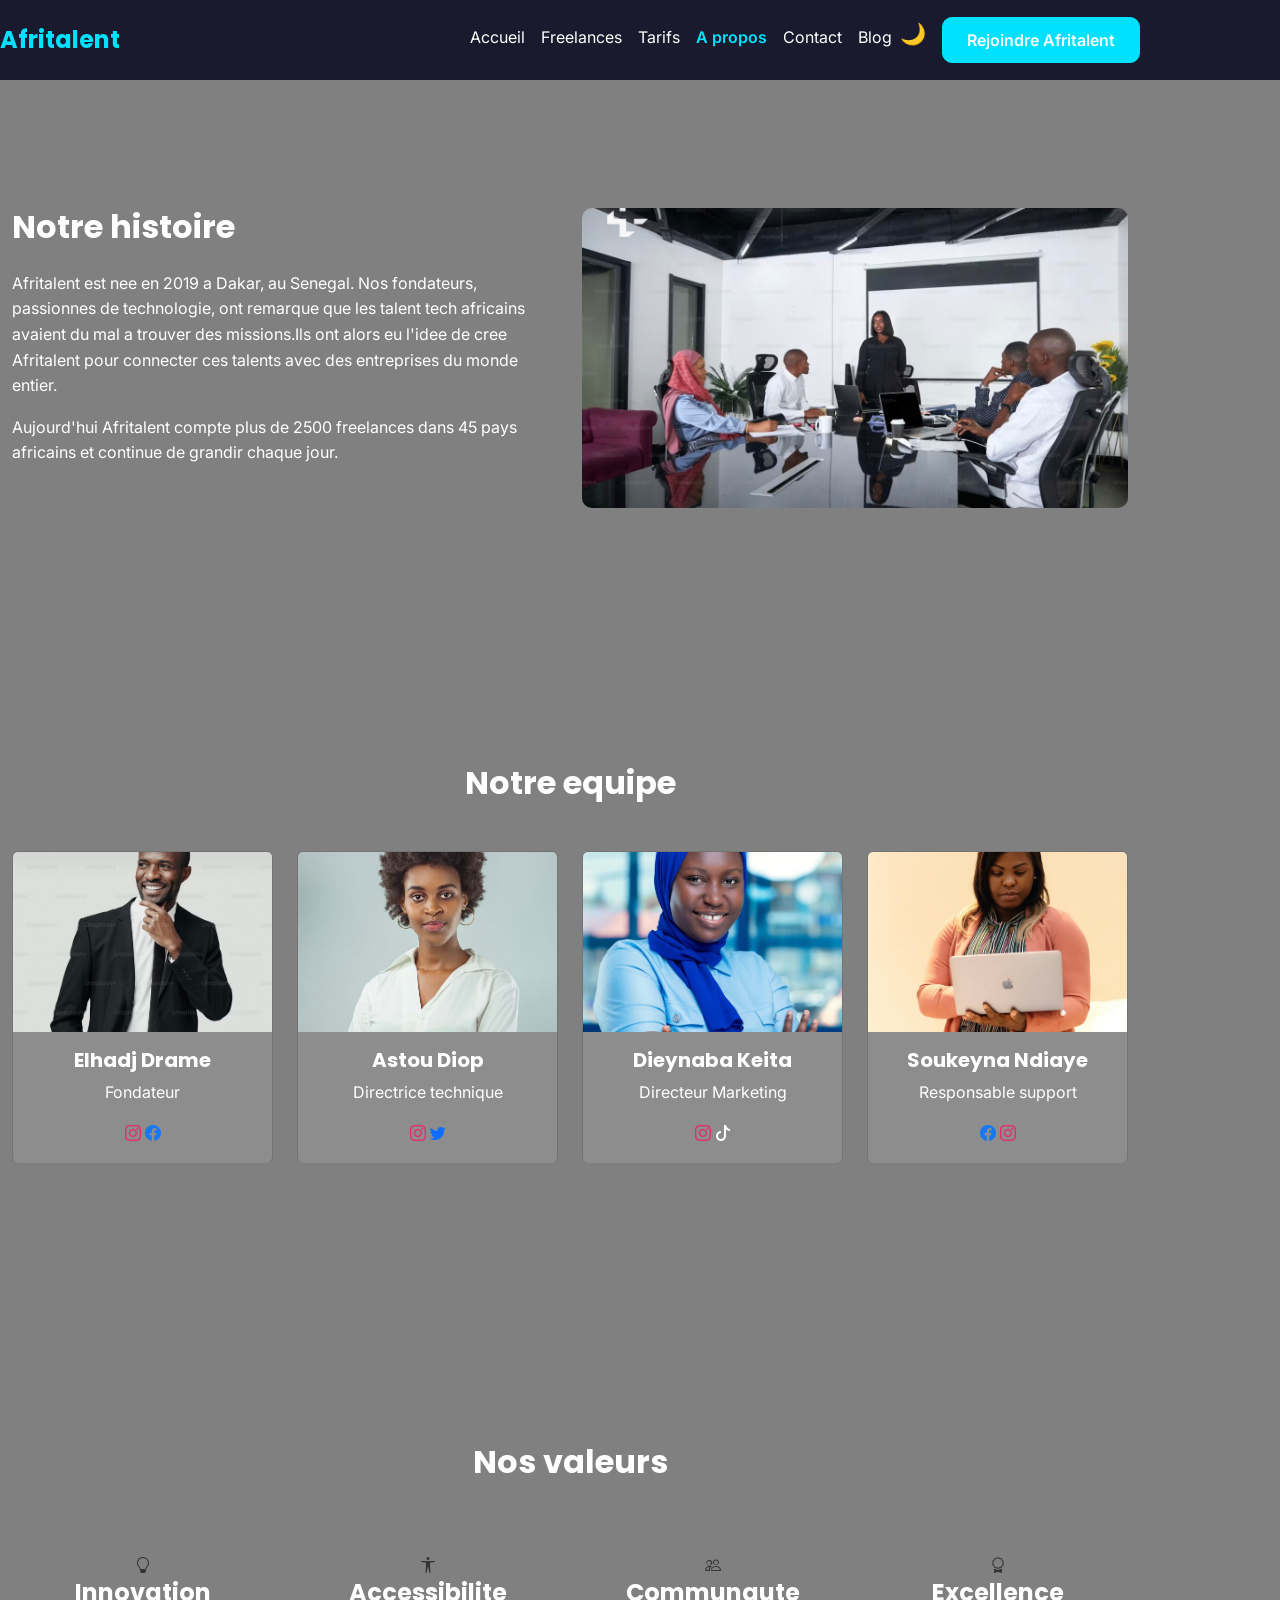
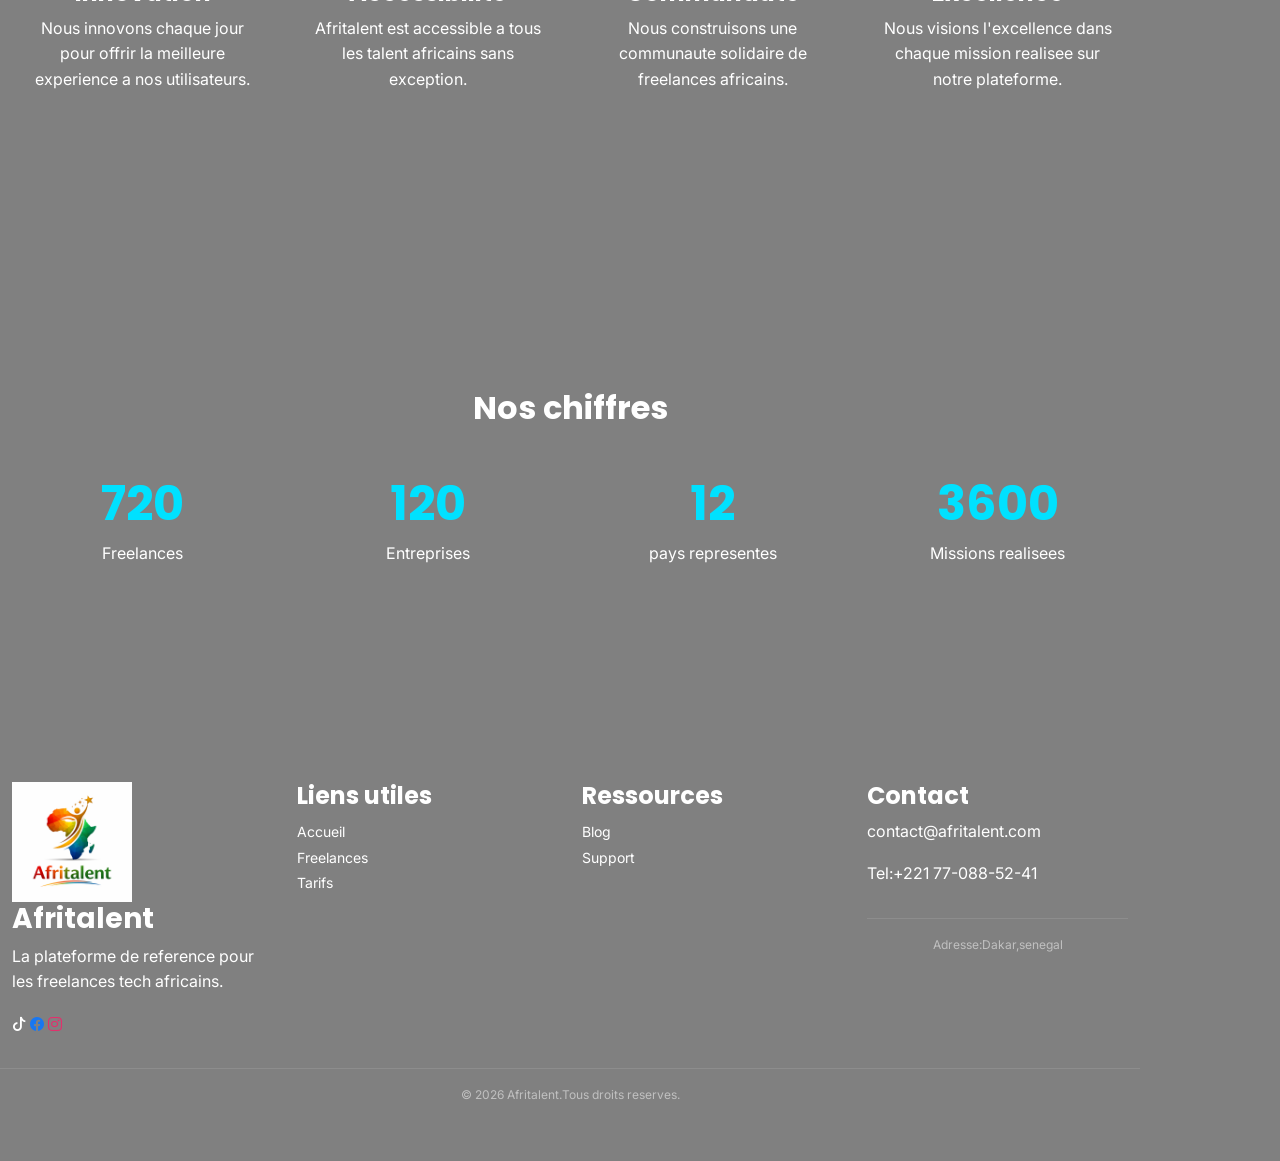
==== commit 79963b13: "finalisation : corrections responsive, optimisation du code et commentaires" ====
--- a/about.html
+++ b/about.html
@@ -3,7 +3,7 @@
 <head>
     <meta charset="UTF-8">
     <meta name="viewport" content="width=device-width, initial-scale=1.0">
-    <title>Afritalent A propos</title>
+    <title>Afritalent-A propos</title>
     <link rel="stylesheet" href="https://fonts.googleapis.com/css2?family=poppins:wght@400;600;700&family=Inter:wght@400;500;600&display=swap">
     <link rel="stylesheet" href="https://cdn.jsdelivr.net/npm/bootstrap@5.3.0/dist/css/bootstrap.min.css">
     <link rel="stylesheet" href="https://cdn.jsdelivr.net/npm/bootstrap-icons@1.11.3/font/bootstrap-icons.css">
@@ -14,10 +14,7 @@
         <nav id="navbar" class="navbar navbar-expand-lg navbar-dark bg-dark">
             <div class="container">
                 <a class="navbar-brand" href="index.html">Afritalent</a>
-                <button class="navbar-toggler" type="button"
-                    data-bs-toggle="collapse"
-                    data-bs-target="#navMenu"
-                    aria-label="toggle navigation">
+                <button class="navbar-toggler" type="button" data-bs-toggle="collapse" data-bs-target="#navMenu" aria-label="toggle navigation">
                     <span class="navbar-toggler-icon"></span>
                 </button>
                 <div class="collapse navbar-collapse" id="navMenu">
@@ -35,7 +32,6 @@
             </div>
         </nav>
     </header>
-
     <main>
         <section id="histoire">
             <div class="container py-5">
@@ -158,14 +154,14 @@
             <div class="row">
                 <div class="col-md-3">
                     <img src="images/DC664157-3EB7-4E74-A8DB-6AE48C035BEC.png" alt="logo Afritalent" width="120">
-                    <h5>Afritalent</h5>
+                    <h3>Afritalent</h3>
                     <p>La plateforme de reference pour les freelances tech africains.</p>
                     <a href="#"><i class="bi bi-tiktok"></i></a>
                     <a href="#"><i class="bi bi-facebook"></i></a>
                     <a href="#"><i class="bi bi-instagram"></i></a>
                 </div>
                 <div class="col-md-3">
-                    <h5>Liens utiles</h5>
+                    <h4>Liens utiles</h4>
                     <ul>
                         <li><a href="index.html">Accueil</a></li>
                         <li><a href="freelances.html">Freelances</a></li>
@@ -173,21 +169,20 @@
                     </ul>
                 </div>
                 <div class="col-md-3">
-                    <h5>Ressources</h5>
+                    <h4>Ressources</h4>
                     <ul>
                         <li><a href="#">Blog</a></li>
                         <li><a href="#">Support</a></li>
                     </ul>
                 </div>
                 <div class="col-md-3">
-                    <h5>Contact</h5>
+                    <h4>Contact</h4>
                     <p>contact@afritalent.com</p>
                     <p>Tel:+221 77-088-52-41</p>
                     <p>Adresse:Dakar,senegal</p>
                 </div>
             </div>
-            <p>&copy; <span id="annee"></span>
-            Afritalent.Tous droits reserves.</p>
+            <p>&copy; <span id="annee"></span> Afritalent.Tous droits reserves.</p>
         </div>
     </footer>
     <button id="backToTop"><i class="bi bi-arrow-up"></i></button>
--- a/css/style.css
+++ b/css/style.css
@@ -1,3 +1,4 @@
+/*declaration des variables*/
 :root{
     --couleur-primaire:rgb(0, 225, 255);
     --couleur-secondaire:grey;
@@ -15,17 +16,13 @@
     padding: 0;
     box-sizing: border-box;
 }
+/*body*/
 body{
     font-family: var(--police-corps);
     color: var(--couleur-texte);
     background-color:var(--couleur-fond);
     line-height: 1.6;
     overflow-y: scroll !important;
-}
-body.dark-mode #hero{
-    background-image: linear-gradient(rgba(0, 0, 0, 0.7), rgba(0, 0, 0, 0.7)), url('../images/IMG_01.jpeg')!important;
-    background-size: cover !important;
-    background-position: center !important;
 }
 .container,
 .container-fluid,
@@ -46,10 +43,12 @@
 a{
     text-decoration: none;
 }
+/*images*/
 img{
     max-width: 100%;
     height: auto;
 }
+/*navbar*/
 #navbar{
     background-color:#1a1a2e !important;
     padding: 16px 0;
@@ -76,6 +75,7 @@
     color: var(--couleur-primaire) !important;
     font-weight: 600;
 }
+/*dark mode toggle*/
 #darkModeToggle{
     background: none;
     border: none;
@@ -83,6 +83,7 @@
     cursor: pointer;
     color: var(--couleur-blanc);
 }
+/*bouton*/
 .btn-primary,
 .btn-outline-primary{
     background-color: var(--couleur-primaire) !important;
@@ -107,7 +108,18 @@
   padding: 32px 16px !important;
   
 }
+@media (max-width: 768px) {
+  #filtres.container {
+    flex-direction: column !important;
+    align-items: center !important;
+  }
 
+  #filtres .btn{
+    width: 80% !important;
+    margin: 4px 0 !important;
+  }
+}
+/*section call to action*/
 #cta .btn-primary{
     background-color: var(--couleur-fond) !important;
     border-color: var(--couleur-fond) !important;
@@ -116,16 +128,18 @@
     background-color: black !important;
     border-color:black!important;
 }
+/*section titre*/
 #titre{
     text-align: center;
     padding: 80px 0;
     background-color: var(--couleur-fond);
 }
+/*section hero*/
 #hero {
      
     padding: 80px 0;
     text-align: center;
-    min-height: 70vh; 
+    min-height: 180vh; 
     max-height: 100vh;
     background-image: linear-gradient(rgba(0, 0, 0, 0.7), rgba(0, 0, 0, 0.7)), url('../images/IMG_01.jpeg');
     background-size: cover;
@@ -146,13 +160,19 @@
 #hero .btn {
     margin-right: 16px;
     margin-bottom: 48px;
+}
+body.dark-mode #hero{
+    background-image: linear-gradient(rgba(0, 0, 0, 0.7), rgba(0, 0, 0, 0.7)), url('../images/IMG_01.jpeg')!important;
+    background-size: cover !important;
+    background-position: center !important;
 } 
 .counter {
     color: var(--couleur-primaire); 
     font-size: 48px;
     font-weight: 700;
     font-family: var(--police-titre);
-} 
+}
+/*section comment ca marche*/
 #comment-ca-marche {
     padding: 80px 0;
     background-color: var(--couleur-fond); 
@@ -162,6 +182,7 @@
     margin-bottom: 48px;
     font-size: 36px;
 } 
+/*bento-grid*/
 .bento-grid {
     display: grid;
     grid-template-columns: repeat(3, 1fr); gap: 24px;
@@ -182,15 +203,16 @@
     font-weight: 700; 
     color: var(--couleur-primaire); 
 } 
-#categories { 
+/*section categories*/
+#Categories { 
     padding: 80px 0; 
     background-color: var(--couleur-fond); 
 }
-#categories h2 { 
+#Categories h2 { 
     text-align: center; 
     margin-bottom: 48px; 
 }
-#categories .col-md-4 { 
+#Categories .col-md-4 { 
     text-align: center; 
     padding: 24px; 
     border-radius: var(--rayon-bordure); 
@@ -206,7 +228,8 @@
     padding: 80px 0;
     background-color: var(--couleur-fond);
     text-align: center; 
-} 
+}
+/*section temoignages*/ 
 #temoignages h2 { 
     margin-bottom: 48px; 
 }
@@ -217,6 +240,7 @@
     object-position: center center; 
     margin-bottom: 16px; 
 }
+/*section call to action*/
 #cta { 
     padding: 80px 0; 
     background-color: var(--couleur-primaire); 
@@ -242,6 +266,7 @@
     background-color:black;
     border-color:black;
 }
+/*section grille de freelances*/
 #grille-freelances{
     padding: 80px 0;
     background-color: var(--couleur-fond);
@@ -251,6 +276,7 @@
     margin-bottom: 48px;
     color: var(--couleur-blanc);
 }
+/*card*/
 .card{
     background-color: var(--couleur-fond);
     color: var(--couleur-blanc);
@@ -274,7 +300,7 @@
     object-fit: cover !important;
     object-position: center center ;
 }
-
+/*photo-freelance*/
 #photopascale{
     object-position: center 5%!important;
 }
@@ -287,6 +313,7 @@
 #photofatou{
     object-position: center 5% !important;
 }
+/*section carte freelance*/
 .carte-freelance .card{
     height: 100% !important;
     background-color: var(--couleur-fond) !important;
@@ -303,6 +330,7 @@
 }
 
 
+/*section plans*/
 #plans{
     padding: 80px 0;
     background-color: var(--couleur-fond);
@@ -330,6 +358,7 @@
 #plans li{
     color: var(--couleur-blanc);
 }
+/*section FAQ*/
 #FAQ{
     padding: 80px 0;
     background-color: var(--couleur-fond);
@@ -339,6 +368,7 @@
     margin-bottom: 48px;
     color: var(--couleur-blanc);
 }
+/*section accordion*/
 .accordion-item{
     background-color: rgba(2555, 255, 255, 0.1);
     border: 1px solid rgba(2555, 255, 255, 0.1);
@@ -353,6 +383,7 @@
 .accordion-body{
     color: var(--couleur-blanc);
 }
+/*section histoire*/
 #histoire{
     padding: 80px 0;
     background-color: var(--couleur-fond);
@@ -371,6 +402,7 @@
     height: 300px;
     object-fit: cover;
 }
+/*section equipe*/
 #equipe{
     padding: 80px 0;
     background-color: var(--couleur-fond);
@@ -403,6 +435,7 @@
     color: var(--couleur-blanc);
     text-align: center;
 }
+/*section valeurs*/
 #valeurs{
     padding: 80px 0;
     background-color: var(--couleur-fond);
@@ -423,6 +456,7 @@
     text-align: center;
     padding: 24px;
 }
+/*section chiffres*/
 #chiffres{
     padding: 80px 0;
     background-color: var(--couleur-fond);
@@ -440,6 +474,7 @@
 #chiffres p{
     color: var(--couleur-blanc);
 }
+/*section contact*/
 #contact{
     padding: 80px, 0;
     background-color: var(--couleur-fond);
@@ -468,15 +503,12 @@
     border-color: var(--couleur-primaire);
     box-shadow: 0 0 0 3px rgba(2555,140, 0, 0.2);
 }
-.erreur{
-    color: red;
-    font-family: 12pxj
-}
 #contact iframe{
     border-radius: var(--rayon-bordure);
     width: 100%;
     height: 300px;
 }
+/*section footer*/
 footer{
     background-color: var(--couleur-fond);
     padding: 48px 0 16px;
@@ -513,6 +545,7 @@
     padding-top: 16px;
     margin-top: 32px;
 }
+/*media queries*/
 @media (max-width:768px) {
     #hero h1{
     font-size: 32px;
@@ -564,6 +597,7 @@
         grid-template-columns: repeat(3, 1fr);
     }
 }
+/*back to top*/
 #backToTop{
     display: none;
     position: fixed;
@@ -598,6 +632,7 @@
 body.dark-mode #cta{
     background-color: #111111 !important;
 }
+/*fade-in*/
 .fade-in{
     opacity: 0;
     transform: translateY(30px);
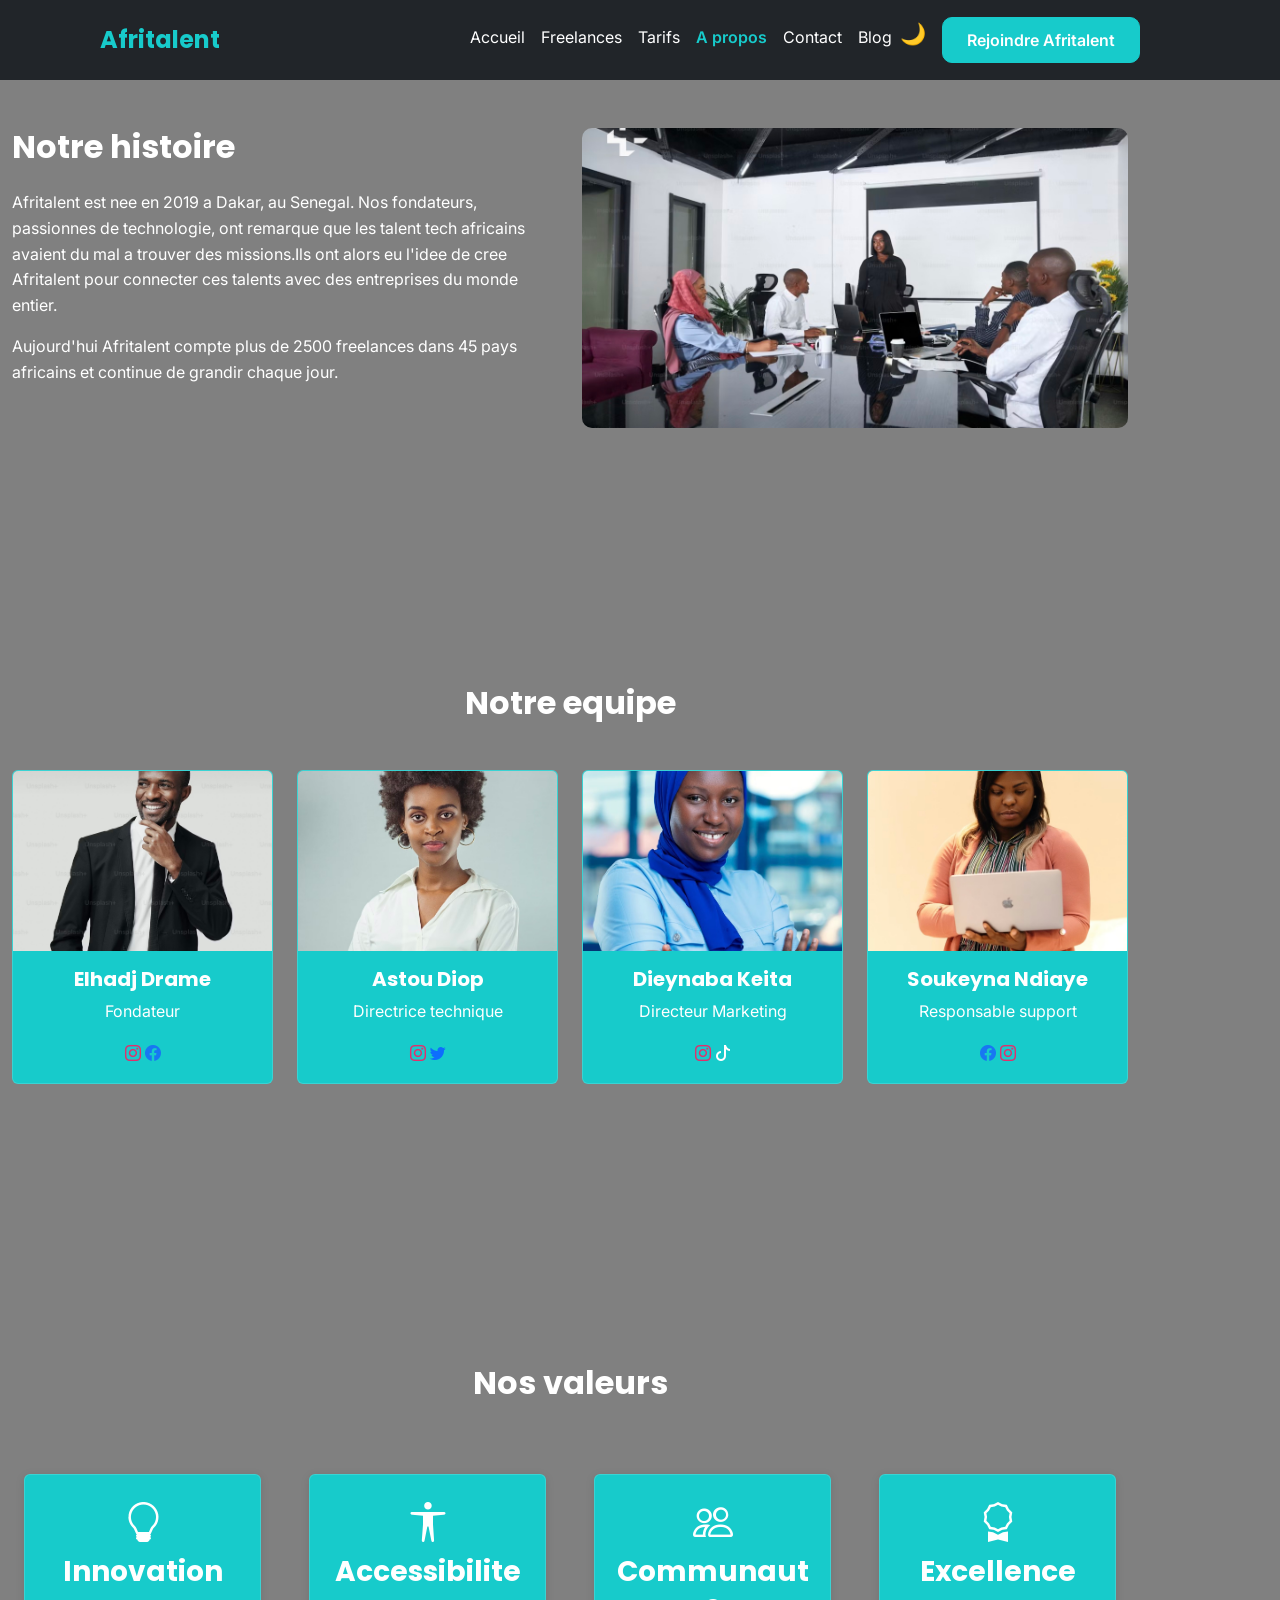
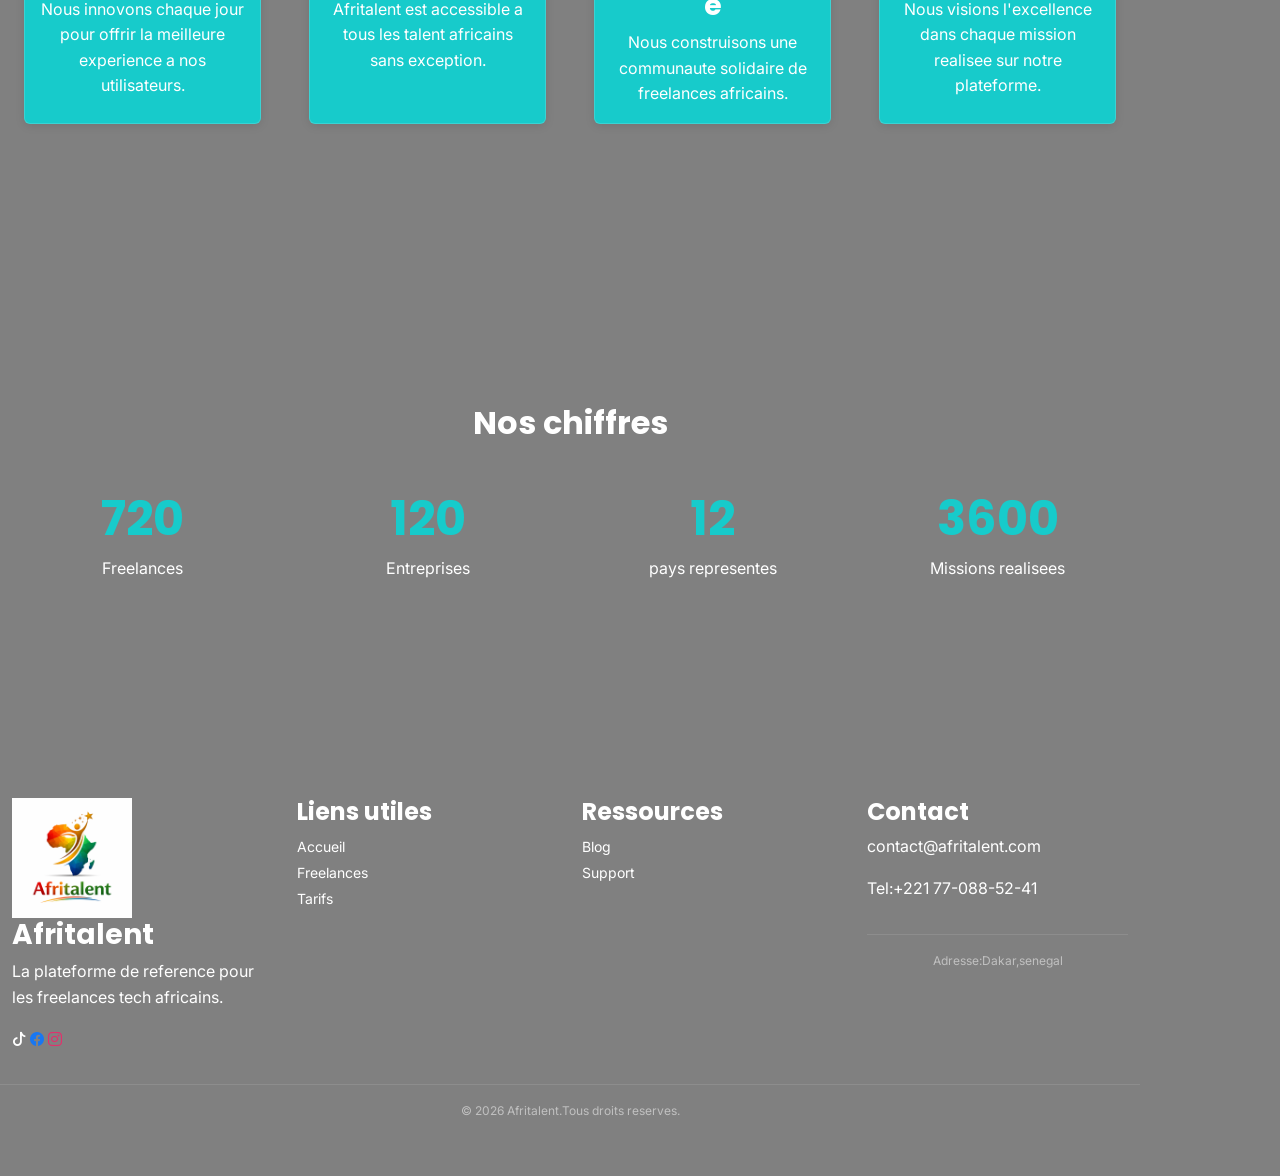
==== commit 75f66a65: "Deploiement Github pages, README finalisation et presentation mise à jour" ====
--- a/about.html
+++ b/about.html
@@ -11,7 +11,7 @@
 </head>
 <body>
     <header>
-        <nav id="navbar" class="navbar navbar-expand-lg navbar-dark bg-dark">
+        <nav id="navbar" class="navbar navbar-expand-lg fixed-top navbar-dark bg-dark">
             <div class="container">
                 <a class="navbar-brand" href="index.html">Afritalent</a>
                 <button class="navbar-toggler" type="button" data-bs-toggle="collapse" data-bs-target="#navMenu" aria-label="toggle navigation">
@@ -51,7 +51,7 @@
             <div class="container py-5">
                 <h2>Notre equipe</h2>
                 <div class="row">
-                    <div class="col-md-3">
+                    <div class="col-md-3 fade-in">
                         <div class="card">
                             <img src="images/IMG_7590.jpg" class="card-img-top" alt="Elhadj Drame">
                             <div class="card-body text-center">
@@ -62,7 +62,7 @@
                             </div>
                         </div>
                     </div>
-                    <div class="col-md-3">
+                    <div class="col-md-3 fade-in">
                         <div class="card">
                             <img src="images/IMG_7584.jpg" class="card-img-top" alt="Astou Diop">
                             <div class="card-body text-center">
@@ -73,7 +73,7 @@
                             </div>
                         </div>
                     </div>
-                    <div class="col-md-3">
+                    <div class="col-md-3 fade-in">
                         <div class="card">
                             <img src="images/IMG_7701.jpg" class="card-img-top" alt="Dieynaba Keita">
                             <div class="card-body text-center">
@@ -84,7 +84,7 @@
                             </div>
                         </div>
                     </div>
-                    <div class="col-md-3">
+                    <div class="col-md-3 fade-in">
                         <div class="card">
                             <img src="images/IMG_7593.jpg" class="card-img-top" alt="Soukeyna Ndiaye">
                             <div class="card-body text-center">
@@ -103,24 +103,40 @@
                 <h2>Nos valeurs</h2>
                 <div class="row">
                     <div class="col-md-3">
-                        <i class="bi bi-lightbulb"></i>
-                        <h4>Innovation</h4>
-                        <p>Nous innovons chaque jour pour offrir la meilleure experience a nos utilisateurs.</p>
-                    </div>
-                    <div class="col-md-3">
-                        <i class="bi bi-universal-access"></i>
-                        <h4>Accessibilite</h4>
-                        <p>Afritalent est accessible a tous les talent africains sans exception.</p>
-                    </div>
-                    <div class="col-md-3">
-                        <i class="bi bi-people"></i>
-                        <h4>Communaute</h4>
-                        <p>Nous construisons une communaute solidaire de freelances africains.</p>
-                    </div>
-                    <div class="col-md-3">
-                        <i class="bi bi-award"></i>
-                        <h4>Excellence</h4>
-                        <p>Nous visions l'excellence dans chaque mission realisee sur notre plateforme.</p>
+                        <div class="card h-100 carte-valeur">
+                            <div class="card-body text-center">
+                                <i class="bi bi-lightbulb fs-1 mb-3"></i>
+                                <h3 class="card-title">Innovation</h3>
+                                <p class="card-text">Nous innovons chaque jour pour offrir la meilleure experience a nos utilisateurs.</p>
+                            </div>
+                        </div>
+                    </div>
+                    <div class="col-md-3">
+                        <div class="card h-100 carte-valeur">
+                            <div class="card-body text-center">
+                                <i class="bi bi-universal-access fs-1 mb-3"></i>
+                                <h3 class="card-title">Accessibilite</h3>
+                                <p class="card-text">Afritalent est accessible a tous les talent africains sans exception.</p>
+                            </div>
+                        </div>
+                    </div>
+                    <div class="col-md-3">
+                        <div class="card h-100 carte-valeur">
+                            <div class="card-body text-center">
+                                <i class="bi bi-people fs-1 mb-3"></i>
+                                <h3 class="card-title">Communaute</h3>
+                                <p class="card-text">Nous construisons une communaute solidaire de freelances africains.</p>
+                            </div>
+                        </div>
+                    </div>
+                    <div class="col-md-3">
+                        <div class="card h-100 carte-valeur">
+                            <div class="card-body text-center">
+                                <i class="bi bi-award fs-1 mb-3"></i>
+                                <h3 class="card-title">Excellence</h3>
+                                <p class="card-text">Nous visions l'excellence dans chaque mission realisee sur notre plateforme.</p>
+                            </div>
+                        </div>
                     </div>
                 </div>
             </div>
@@ -149,10 +165,10 @@
             </div>
         </section>
     </main>
-    <footer>
+    <footer class="fade-in">
         <div class="container py-4">
             <div class="row">
-                <div class="col-md-3">
+                <div class="col-md-3 fade-in">
                     <img src="images/DC664157-3EB7-4E74-A8DB-6AE48C035BEC.png" alt="logo Afritalent" width="120">
                     <h3>Afritalent</h3>
                     <p>La plateforme de reference pour les freelances tech africains.</p>
@@ -160,7 +176,7 @@
                     <a href="#"><i class="bi bi-facebook"></i></a>
                     <a href="#"><i class="bi bi-instagram"></i></a>
                 </div>
-                <div class="col-md-3">
+                <div class="col-md-3 fade-in">
                     <h4>Liens utiles</h4>
                     <ul>
                         <li><a href="index.html">Accueil</a></li>
@@ -168,14 +184,14 @@
                         <li><a href="tarifs.html">Tarifs</a></li>
                     </ul>
                 </div>
-                <div class="col-md-3">
+                <div class="col-md-3 fade-in">
                     <h4>Ressources</h4>
                     <ul>
                         <li><a href="#">Blog</a></li>
                         <li><a href="#">Support</a></li>
                     </ul>
                 </div>
-                <div class="col-md-3">
+                <div class="col-md-3 fade-in">
                     <h4>Contact</h4>
                     <p>contact@afritalent.com</p>
                     <p>Tel:+221 77-088-52-41</p>
--- a/css/style.css
+++ b/css/style.css
@@ -1,8 +1,8 @@
 /*declaration des variables*/
 :root{
-    --couleur-primaire:rgb(0, 225, 255);
-    --couleur-secondaire:grey;
-    --couleur-fond:grey;
+    --couleur-primaire:rgb(23, 203, 203);
+    --couleur-secondaire:rgb(23, 203, 203);
+    --couleur-fond:gray;
     --couleur-texte:#333333;
     --couleur-blanc:#ffffff;
     --police-titre:'poppins',sans-serif;
@@ -50,18 +50,16 @@
 }
 /*navbar*/
 #navbar{
-    background-color:#1a1a2e !important;
-    padding: 16px 0;
-    position: sticky;
-    top: 0;
-    z-index: 1000;
-    transition: all 0.3s ease;
+   position:fixed;
+   top: 0;
+   z-index: 1000;
 }
 .navbar-brand{
     font-family: var(--police-titre);
     font-size: 24px;
     color: var(--couleur-primaire) !important;
     font-weight: 700;
+    padding-left: 100px;
 }
 .nav-link{
     color: var(--couleur-blanc) !important;
@@ -100,6 +98,7 @@
     border-color:black !important;
 }
 
+
 #filtres.container {
   display: flex !important;
   flex-wrap: wrap !important;
@@ -141,7 +140,7 @@
     text-align: center;
     min-height: 180vh; 
     max-height: 100vh;
-    background-image: linear-gradient(rgba(0, 0, 0, 0.7), rgba(0, 0, 0, 0.7)), url('../images/IMG_01.jpeg');
+    
     background-size: cover;
     background-position: center top;
     background-repeat: no-repeat;
@@ -149,6 +148,19 @@
     position: relative;
     
 } 
+/* Image Hero */
+.hero-image{
+    width: 100%;
+    max-width: 500px;
+    border-radius: 24px;
+    box-shadow: 0 20px 50px rgba(0,0,0,0.15);
+    transition: transform 0.4s ease, box-shadow 0.4s ease;
+}
+
+.hero-image:hover{
+    transform: translateY(-8px);
+    box-shadow: 0 30px 60px rgba(0,0,0,0.25);
+}
 #hero h1 { 
     font-size: 48px;
     margin-bottom: 16px; 
@@ -191,9 +203,13 @@
     background-color: rgba(255, 255, 255, 0.1);
     border-radius: var(--rayon-bordure);
     padding: 24px;
+    margin-left: 50px;
+    
+    
 }
 .bento-large {
     grid-column: span 2;
+    margin-left: 50px;
 }
 .bento-wide {
     grid-column: span 3;
@@ -220,13 +236,30 @@
     margin-bottom: 16px; 
 }
 #Categories .col-md-4:hover { 
-    background-color: black; 
+    
     transform: translateY(-5px); 
-    box-shadow: 0 8px 24px rgba(0, 0, 0, 0.3); 
+        
+}
+#Categorie .col-md-4.fade-in:nth-child(1){
+    transition-delay: 0s;
+}
+#Categorie .col-md-4.fade-in:nth-child(2){
+    transition-delay: 0.1s;
+}
+#Categorie .col-md-4.fade-in:nth-child(3){
+    transition-delay: 0.2s;
+}
+#Categorie .col-md-4.fade-in:nth-child(4){
+    transition-delay: 0.3s;
+}
+#Categorie .col-md-4.fade-in:nth-child(5){
+    transition-delay: 0.4s;
+}
+#Categorie .col-md-4.fade-in:nth-child(6){
+    transition-delay: 0.5s;
 }
 #temoignages { 
-    padding: 80px 0;
-    background-color: var(--couleur-fond);
+    padding: 80px 0;                
     text-align: center; 
 }
 /*section temoignages*/ 
@@ -256,7 +289,7 @@
     margin-bottom: 32px;
     color: var(--couleur-blanc);
 }
-#cta .btn-primary{
+#cta .btn-outline-primary{
     background-color: var(--couleur-fond) !important;
     border-color:var(--couleur-fond) !important;
     color: var(--couleur-blanc) !important;
@@ -278,15 +311,17 @@
 }
 /*card*/
 .card{
-    background-color: var(--couleur-fond);
+    background-color:rgb(23, 203, 203) !important; 
+    border: 1px solid rgba(2555, 255, 255, 0.15) !important;
     color: var(--couleur-blanc);
 }
 .card-freelance .card{
-     border-radius: var(--rayon-bordure);
+    border-radius: var(--rayon-bordure);
     overflow: hidden;
     transition: all 0.3s ease;
     margin-bottom: 24px;
-    background-color:rgba(255, 255, 255, 0.1);
+    background-color:rgb(23, 203, 203) !important;
+    border: 1px solid rgba(255, 255, 255, 0.2) !important;
     
 }
 .card-freelance .card:hover{
@@ -303,6 +338,7 @@
 /*photo-freelance*/
 #photopascale{
     object-position: center 5%!important;
+    
 }
 #photoaissatou{
     object-position: center 20% !important;
@@ -328,8 +364,33 @@
 .carte-freelance p{
     color: var(--couleur-blanc) !important;
 }
-
-
+.carte-freelance.fade-in:nth-child(1){
+    transition-delay: 0s;
+}
+.carte-freelance.fade-in:nth-child(2){
+    transition-delay: 0.1s;
+}
+.carte-freelance.fade-in:nth-child(3){
+    transition-delay: 0.2s;
+}
+.carte-freelance.fade-in:nth-child(4){
+    transition-delay: 0.3s;
+}
+.carte-freelance.fade-in:nth-child(5){
+    transition-delay: 0.4s;
+}
+.carte-freelance.fade-in:nth-child(6){
+    transition-delay: 0.5s;
+}
+.carte-freelance.fade-in:nth-child(7){
+    transition-delay: 0.6;
+}
+.carte-freelance.fade-in:nth-child(8){
+    transition-delay: 0.7;
+}
+.carte-freelance.fade-in:nth-child(9){
+    transition-delay: 0.8;
+}
 /*section plans*/
 #plans{
     padding: 80px 0;
@@ -361,7 +422,7 @@
 /*section FAQ*/
 #FAQ{
     padding: 80px 0;
-    background-color: var(--couleur-fond);
+    
 }
 #FAQ h2{
     text-align: center;
@@ -370,10 +431,11 @@
 }
 /*section accordion*/
 .accordion-item{
-    background-color: rgba(2555, 255, 255, 0.1);
+    background-color: rgb(23,203, 203);
     border: 1px solid rgba(2555, 255, 255, 0.1);
-    margin-bottom: 8px;
-    border-radius: var(--rayon-bordure) !important;
+    margin-bottom: 10px;
+    border-radius:10px;
+    border: none;
 }
 .accordion-button{
     background-color:transparent ;
@@ -435,6 +497,18 @@
     color: var(--couleur-blanc);
     text-align: center;
 }
+#equipe .col-md-3.fade-in:nth-child(1) {
+    transition-delay: 0s;
+}
+#equipe .col-md-3.fade-in:nth-child(2) {
+    transition-delay: 0.4s;
+}
+#equipe .col-md-3.fade-in:nth-child(3) {
+    transition-delay: 0.8s;
+}
+#equipe .col-md-3.fade-in:nth-child(4) {
+    transition-delay: 0.10s;
+}
 /*section valeurs*/
 #valeurs{
     padding: 80px 0;
@@ -455,6 +529,15 @@
 #valeurs .col-md-3{
     text-align: center;
     padding: 24px;
+}
+.carte-valeur{
+    transition: transform 0.3 ease, box-shadow 0.3s ease;
+    border:none ;
+    box-shadow: 0 2px 10px rgba(0, 0, 0, 0.1);
+}
+.carte-valeur:hover{
+    transform: translateY(-8px);
+    box-shadow: 0 8px 20px rgba(0, 0, 0, 0.2);
 }
 /*section chiffres*/
 #chiffres{
@@ -503,6 +586,11 @@
     border-color: var(--couleur-primaire);
     box-shadow: 0 0 0 3px rgba(2555,140, 0, 0.2);
 }
+#contact-form form{
+    background-color: rgb(23, 203, 203);
+    padding: 30px;
+    border-radius: 10px;
+}
 #contact iframe{
     border-radius: var(--rayon-bordure);
     width: 100%;
@@ -530,6 +618,27 @@
 }
 footer a:hover{
     color: var(--couleur-primaire) !important;
+}
+footer.fade-in{
+    opacity: 0;
+    transform: translateY(50px);
+    transition: opacity 0.8s ease, transform 0.8s ease;
+}
+.col-md-3.fade-in:nth-child(1) {
+    transition-delay: 0s;
+}
+.col-md-3.fade-in:nth-child(2) {
+    transition-delay: 0.2s;
+}
+.col-md-3.fade-in:nth-child(3) {
+    transition-delay: 0.4s;
+}
+.col-md-3.fade-in:nth-child(4) {
+    transition-delay: 0.6s;
+}
+footer.fade-in.visible{
+    opacity: 1;
+    transform: translateY(0);
 }
 .bi-facebook{color:
     #1877f2;}
